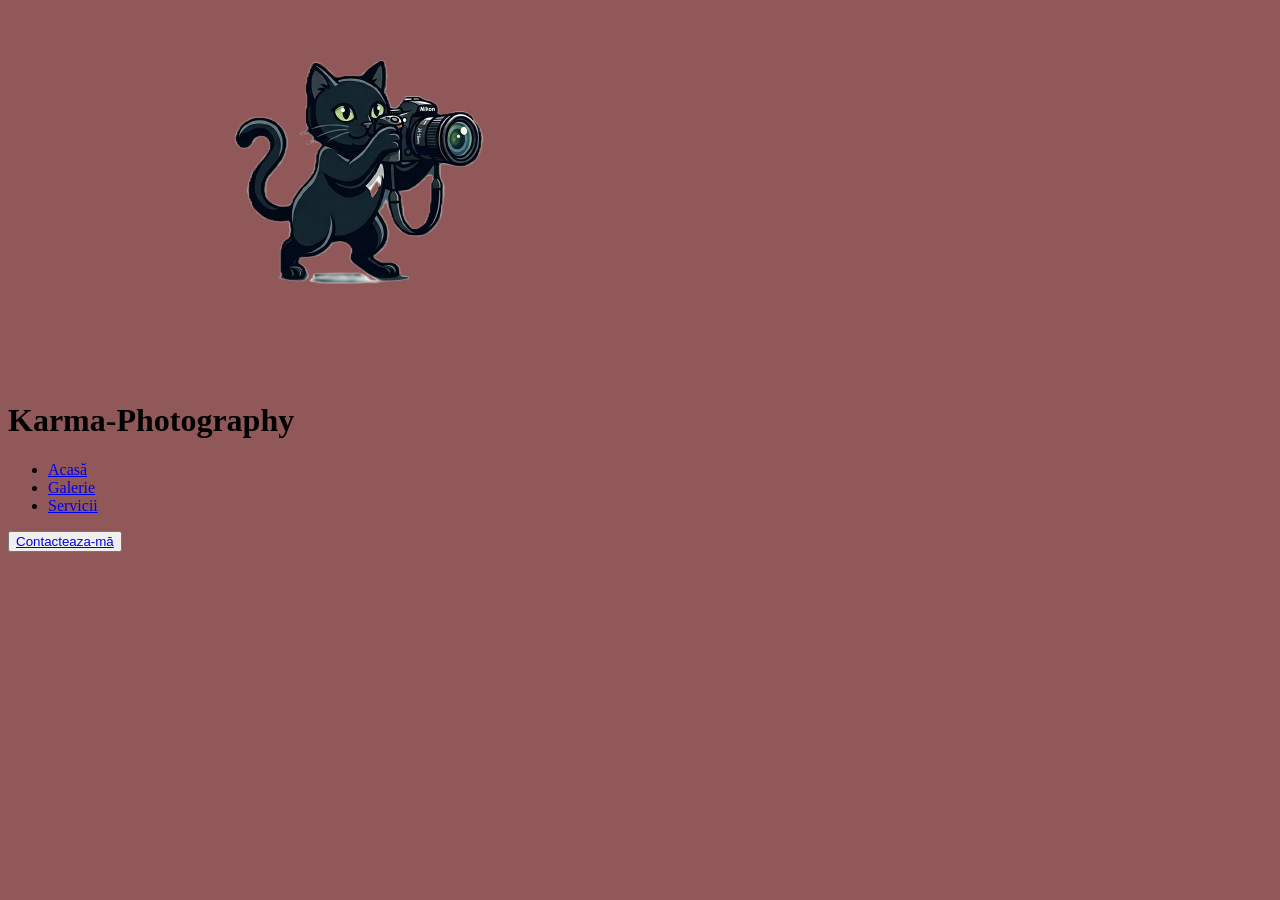
==== galerie.html @ debf5ec3 "creat main section din pagina de index" ====
<!DOCTYPE html>
<html lang="en">
<head>
    <meta charset="UTF-8">
    <meta name="viewport" content="width=device-width, initial-scale=1.0">
    <link rel="stylesheet" href="assets/css/style.css">
    <link rel="stylesheet" href="assets/css/responsive.css">
    <title>Galerie</title>
</head>
<body>
    <header>
        <div class="logo-container">
            <img src="assets/images/logo.png" alt="Logo" class="logo">
            <h1>Karma-Photography</h1>
        </div>
        <nav>
            <ul>
                <li><a href="index.html">Acasă</a></li>
                <li><a href="galerie.html">Galerie</a></li>
                <li><a href="servicii.html">Servicii</a></li>
            </ul>
        </nav>
        <button><a href="servicii.html">Contacteaza-mă</a></button>
    </header>
    <main>

    </main>
    <footer>

    </footer>
</body>
</html>
---- assets/css/style.css ----
body {
    background-color: #905858;
}
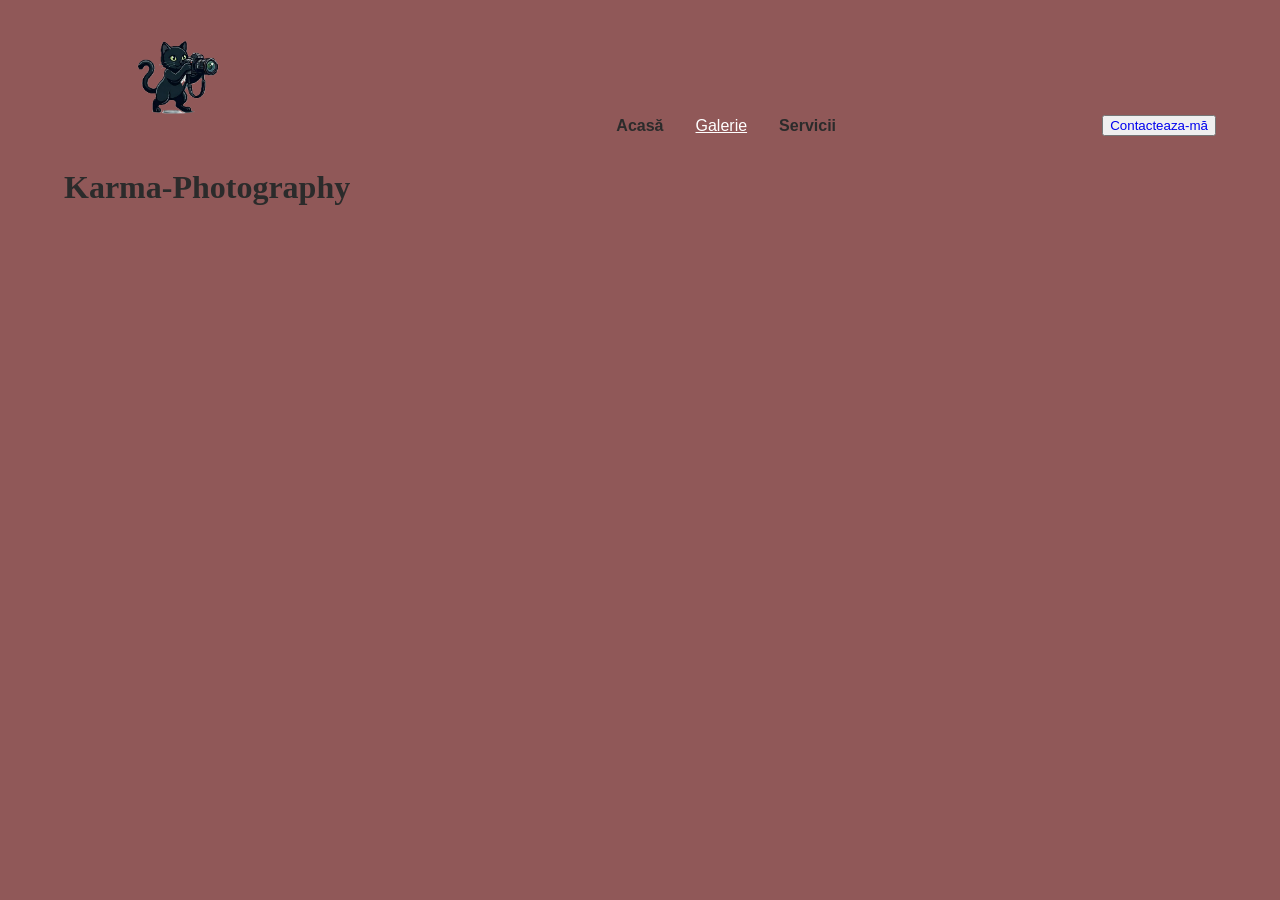
==== commit cbcea0a7: "completat la celelalte pagini stilizarea linkurilor + adaugat in responsive, view-urile pentru care " ====
--- a/galerie.html
+++ b/galerie.html
@@ -5,6 +5,7 @@
     <meta name="viewport" content="width=device-width, initial-scale=1.0">
     <link rel="stylesheet" href="assets/css/style.css">
     <link rel="stylesheet" href="assets/css/responsive.css">
+
     <title>Galerie</title>
 </head>
 <body>
@@ -14,9 +15,9 @@
             <h1>Karma-Photography</h1>
         </div>
         <nav>
-            <ul>
+            <ul class="lista-link">
                 <li><a href="index.html">Acasă</a></li>
-                <li><a href="galerie.html">Galerie</a></li>
+                <li><a href="galerie.html" id="active">Galerie</a></li>
                 <li><a href="servicii.html">Servicii</a></li>
             </ul>
         </nav>
--- a/assets/css/style.css
+++ b/assets/css/style.css
@@ -1,3 +1,81 @@
+:root{
+    --bg-color: #905858;
+    --primary-brown: #5c4727;
+    --text-color: #2b2b2b;
+}
+
+.logo {
+    height: 120px; 
+    width: auto; 
+}
+
 body {
-    background-color: #905858;
+    background-color: var(--bg-color);
+    margin: 0;
+    padding: 0;
+    font-family: 'Montserrat', sans-serif;
+}
+
+h1, h2, h3 {
+    font-family: 'Playfair Display', serif;
+    color: var(--text-color);
+    text-align: center;
+}
+
+a {
+    text-decoration: none;
+}
+
+header {
+    display: flex;
+    justify-content: space-between;
+    align-items: center;
+    padding: 1.5rem 5%;
+    background-color: transparent;
+}
+
+
+.lista-link {
+    display: flex;
+    flex-direction: row; 
+    gap: 2rem; 
+    list-style: none; 
+    margin: 0;
+    padding: 0;
+}
+
+#active {
+    color: white;
+    text-decoration: underline;
+    cursor: default;
+    pointer-events: none; 
+}
+
+.lista-link a:not(#active) {
+    color: #2b2b2b; 
+    font-weight: 600; 
+    transition: all 0.3s ease;
+}
+
+.lista-link a:not(#active):hover {
+    color: white;
+    text-decoration: underline;
+}
+
+.contact-button {
+    background-color: var(--bg-color);
+    color: black;
+    border: none;
+    padding: 0.75rem 1.5rem;
+    font-size: 1rem;
+    border-radius: 5px;
+    cursor: pointer;
+    transition: all 0.3s ease;
+}
+
+.contact-button:hover {
+    background-color: white;
+    box-shadow: 0px 8px 15px rgba(0, 0, 0, 0.2);
+    transition: all 0.3s ease;
+    transform: scale(1.05);
 }
--- a/assets/css/responsive.css
+++ b/assets/css/responsive.css
@@ -0,0 +1,12 @@
+@media screen and (max-width: 1024px) {
+    
+}
+@media screen and (max-width: 768px) {
+    
+}
+@media screen and (max-width: 480px) {
+    
+}
+@media screen and (max-width: 320px) {
+    
+}
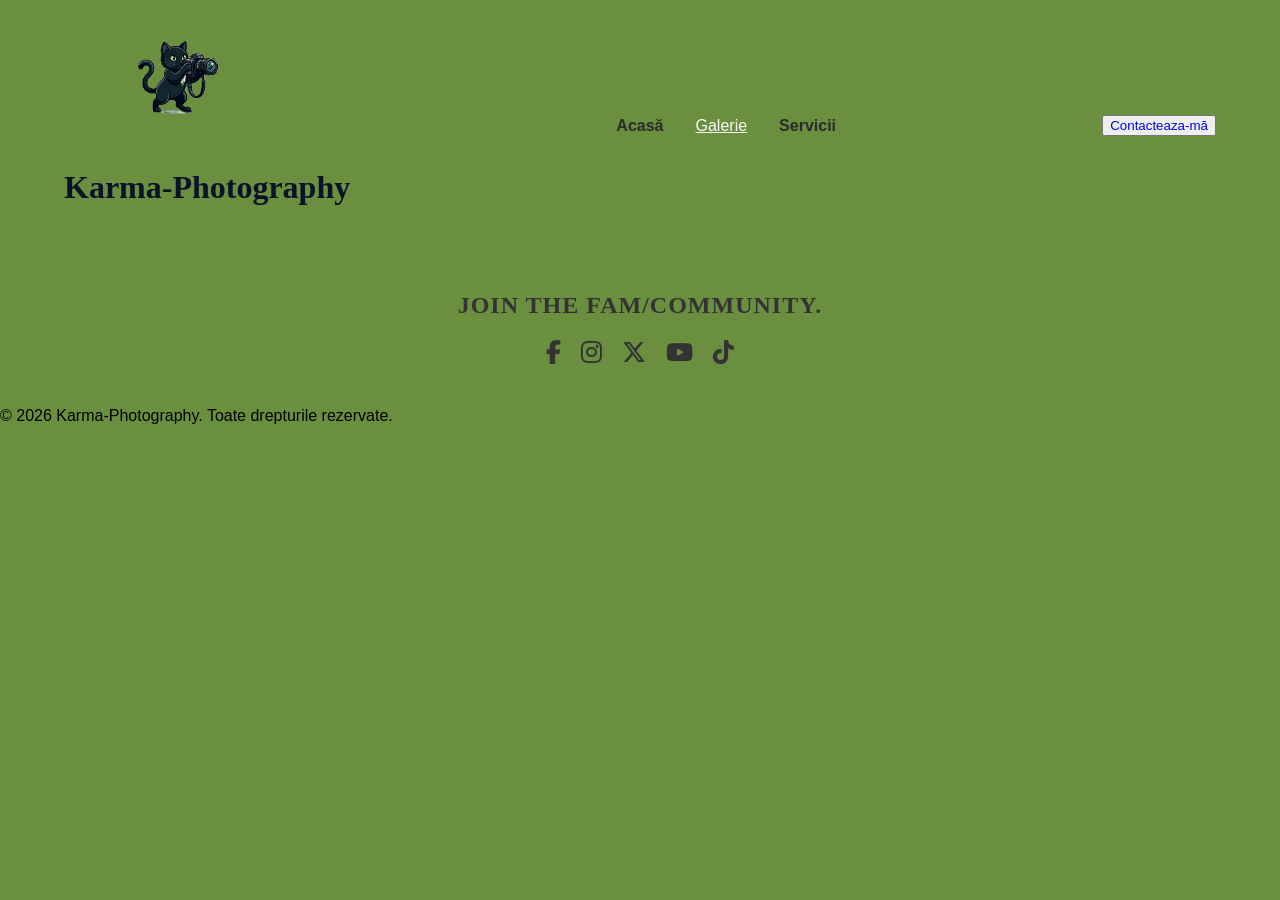
==== commit 0db58d39: "butoane social media + schimbat paleta culori" ====
--- a/galerie.html
+++ b/galerie.html
@@ -4,6 +4,7 @@
     <meta charset="UTF-8">
     <meta name="viewport" content="width=device-width, initial-scale=1.0">
     <link rel="stylesheet" href="assets/css/style.css">
+    <link rel="stylesheet" href="https://cdnjs.cloudflare.com/ajax/libs/font-awesome/6.5.1/css/all.min.css">
     <link rel="stylesheet" href="assets/css/responsive.css">
 
     <title>Galerie</title>
@@ -27,7 +28,31 @@
 
     </main>
     <footer>
-
+        <div class="follow">
+        <h3>Join the fam/community.</h3>
+        <div class="social-icons">
+            <a href="https://facebook.com/profilul_tau" target="_blank" rel="noopener noreferrer" class="icon-link facebook">
+                <i class="fab fa-facebook-f"></i>
+            </a>
+            
+            <a href="https://instagram.com/profilul_tau" target="_blank" rel="noopener noreferrer" class="icon-link instagram">
+                <i class="fab fa-instagram"></i>
+            </a>
+            
+            <a href="https://twitter.com/profilul_tau" target="_blank" rel="noopener noreferrer" class="icon-link twitter">
+                <i class="fab fa-x-twitter"></i>
+            </a>
+            
+            <a href="https://youtube.com/canalul_tau" target="_blank" rel="noopener noreferrer" class="icon-link youtube">
+                <i class="fab fa-youtube"></i>
+            </a>
+            
+            <a href="https://tiktok.com/@profilul_tau" target="_blank" rel="noopener noreferrer" class="icon-link tiktok">
+                <i class="fab fa-tiktok"></i>
+            </a>
+        </div>
+    </div>    
+            <p>&copy; 2026 Karma-Photography. Toate drepturile rezervate.</p>
     </footer>
 </body>
 </html>
--- a/assets/css/style.css
+++ b/assets/css/style.css
@@ -1,7 +1,7 @@
 :root{
-    --bg-color: #905858;
-    --primary-brown: #5c4727;
-    --text-color: #2b2b2b;
+    --bg-color:#698f3fff;
+    --primary-brown: #804e49ff;;
+    --text-color: #0a122aff;
 }
 
 .logo {
@@ -45,7 +45,7 @@
 }
 
 #active {
-    color: white;
+    color: #fbfaf8ff;
     text-decoration: underline;
     cursor: default;
     pointer-events: none; 
@@ -58,7 +58,7 @@
 }
 
 .lista-link a:not(#active):hover {
-    color: white;
+    color: #fbfaf8ff;
     text-decoration: underline;
 }
 
@@ -74,8 +74,36 @@
 }
 
 .contact-button:hover {
-    background-color: white;
+    background-color: #fbfaf8ff;
     box-shadow: 0px 8px 15px rgba(0, 0, 0, 0.2);
     transition: all 0.3s ease;
     transform: scale(1.05);
-}+}
+/*Footer*/
+
+.follow {
+    text-align: center;
+    font-family: 'Segoe UI', Tahoma, Geneva, Verdana, sans-serif;
+    margin: 40px auto;
+}
+
+.follow h3 {
+    font-size: 1.5rem;
+    color: #333;
+    margin-bottom: 20px;
+    text-transform: uppercase;
+    letter-spacing: 1px;
+}
+.follow .social-icons {
+    display: flex;
+    justify-content: center;
+    gap: 20px;
+}
+.follow .social-icons a {
+    color: #333;
+    font-size: 1.5rem;
+    transition: color 0.3s ease;
+}
+.follow .social-icons a:hover {
+    color: #fbfaf8ff;
+}
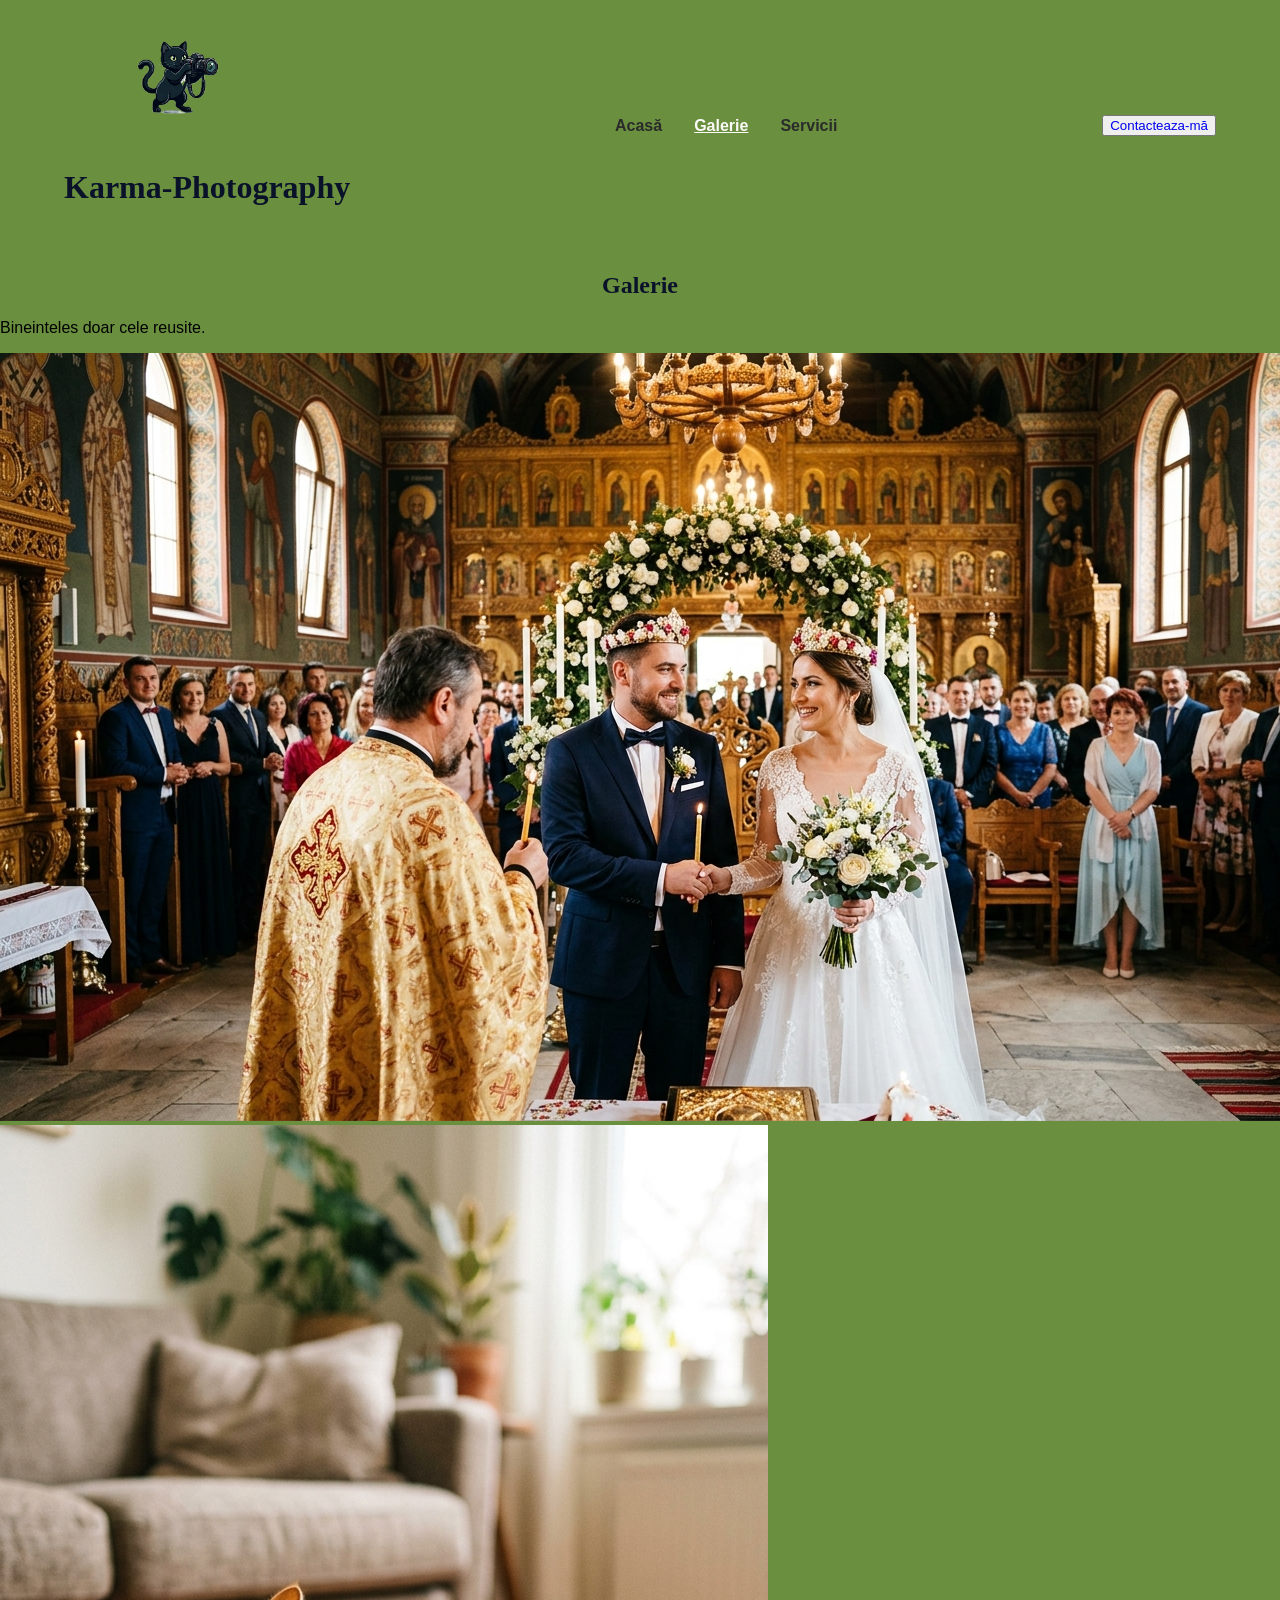
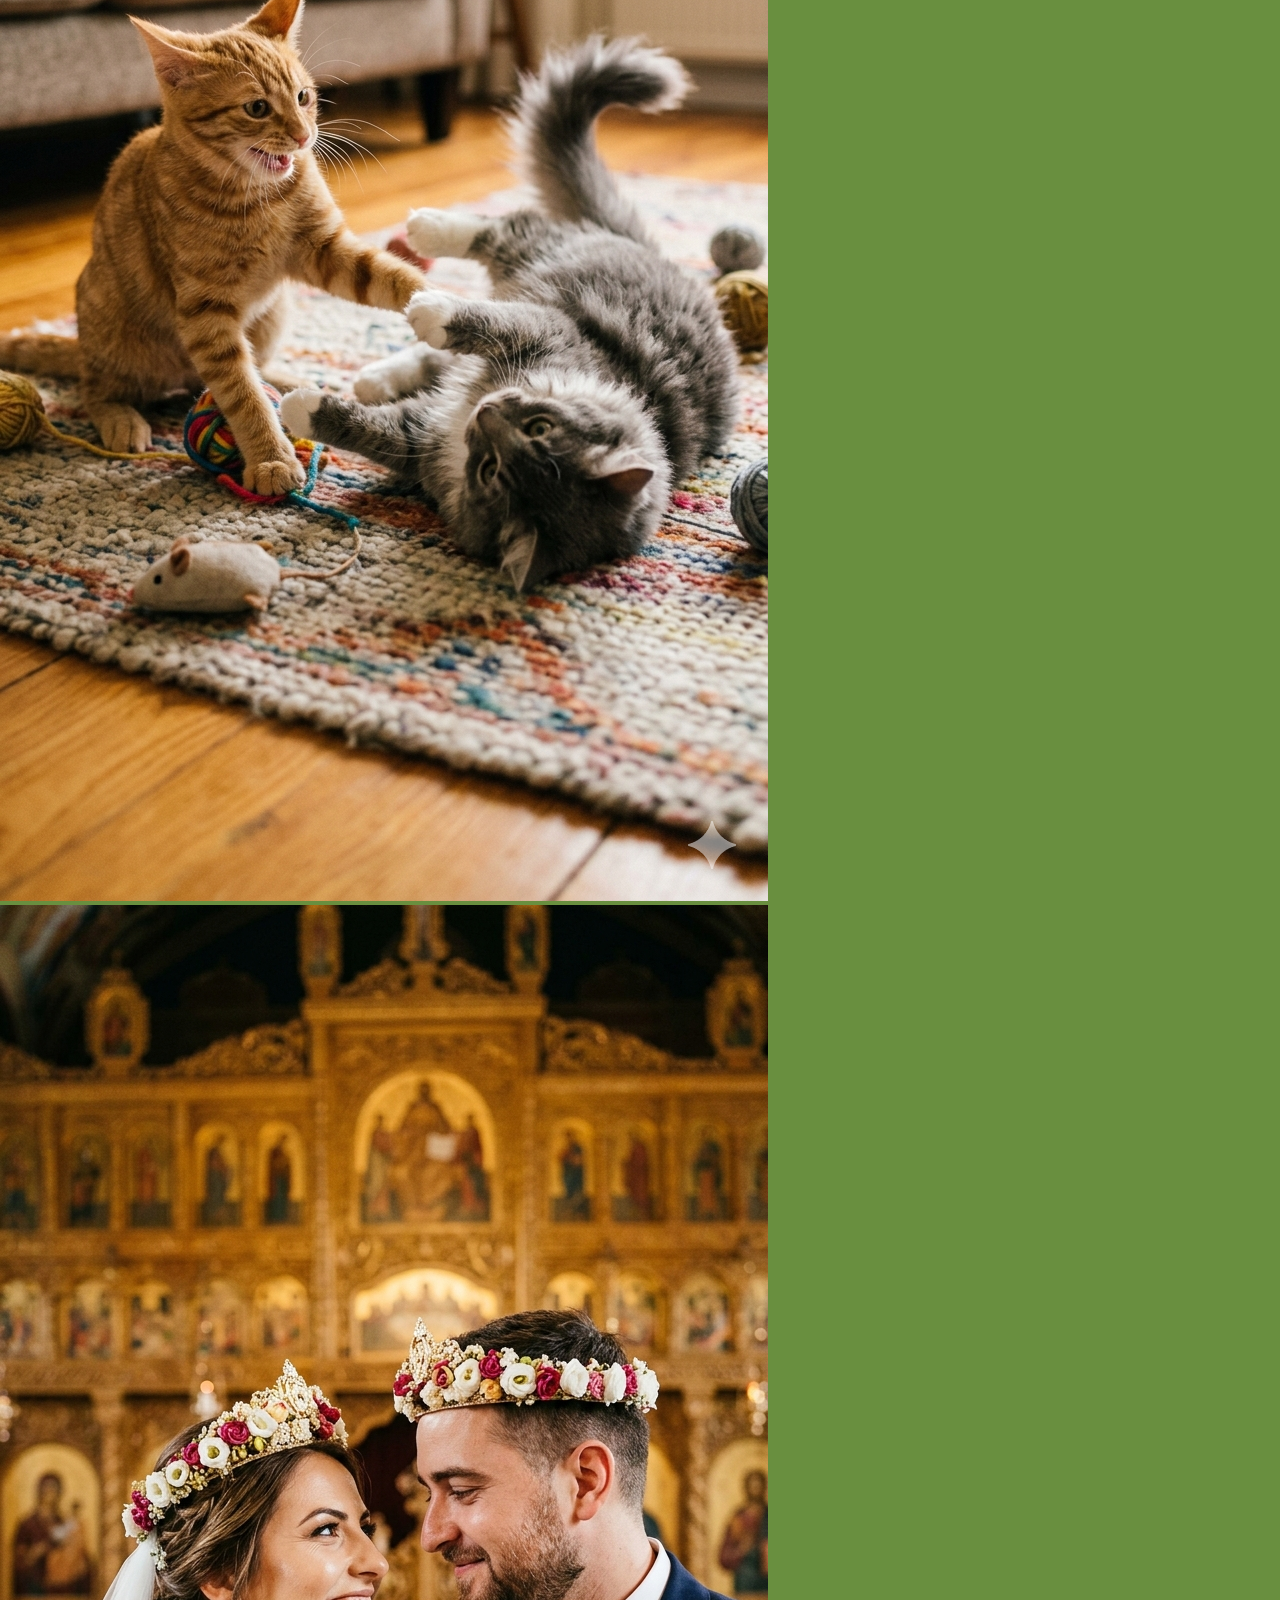
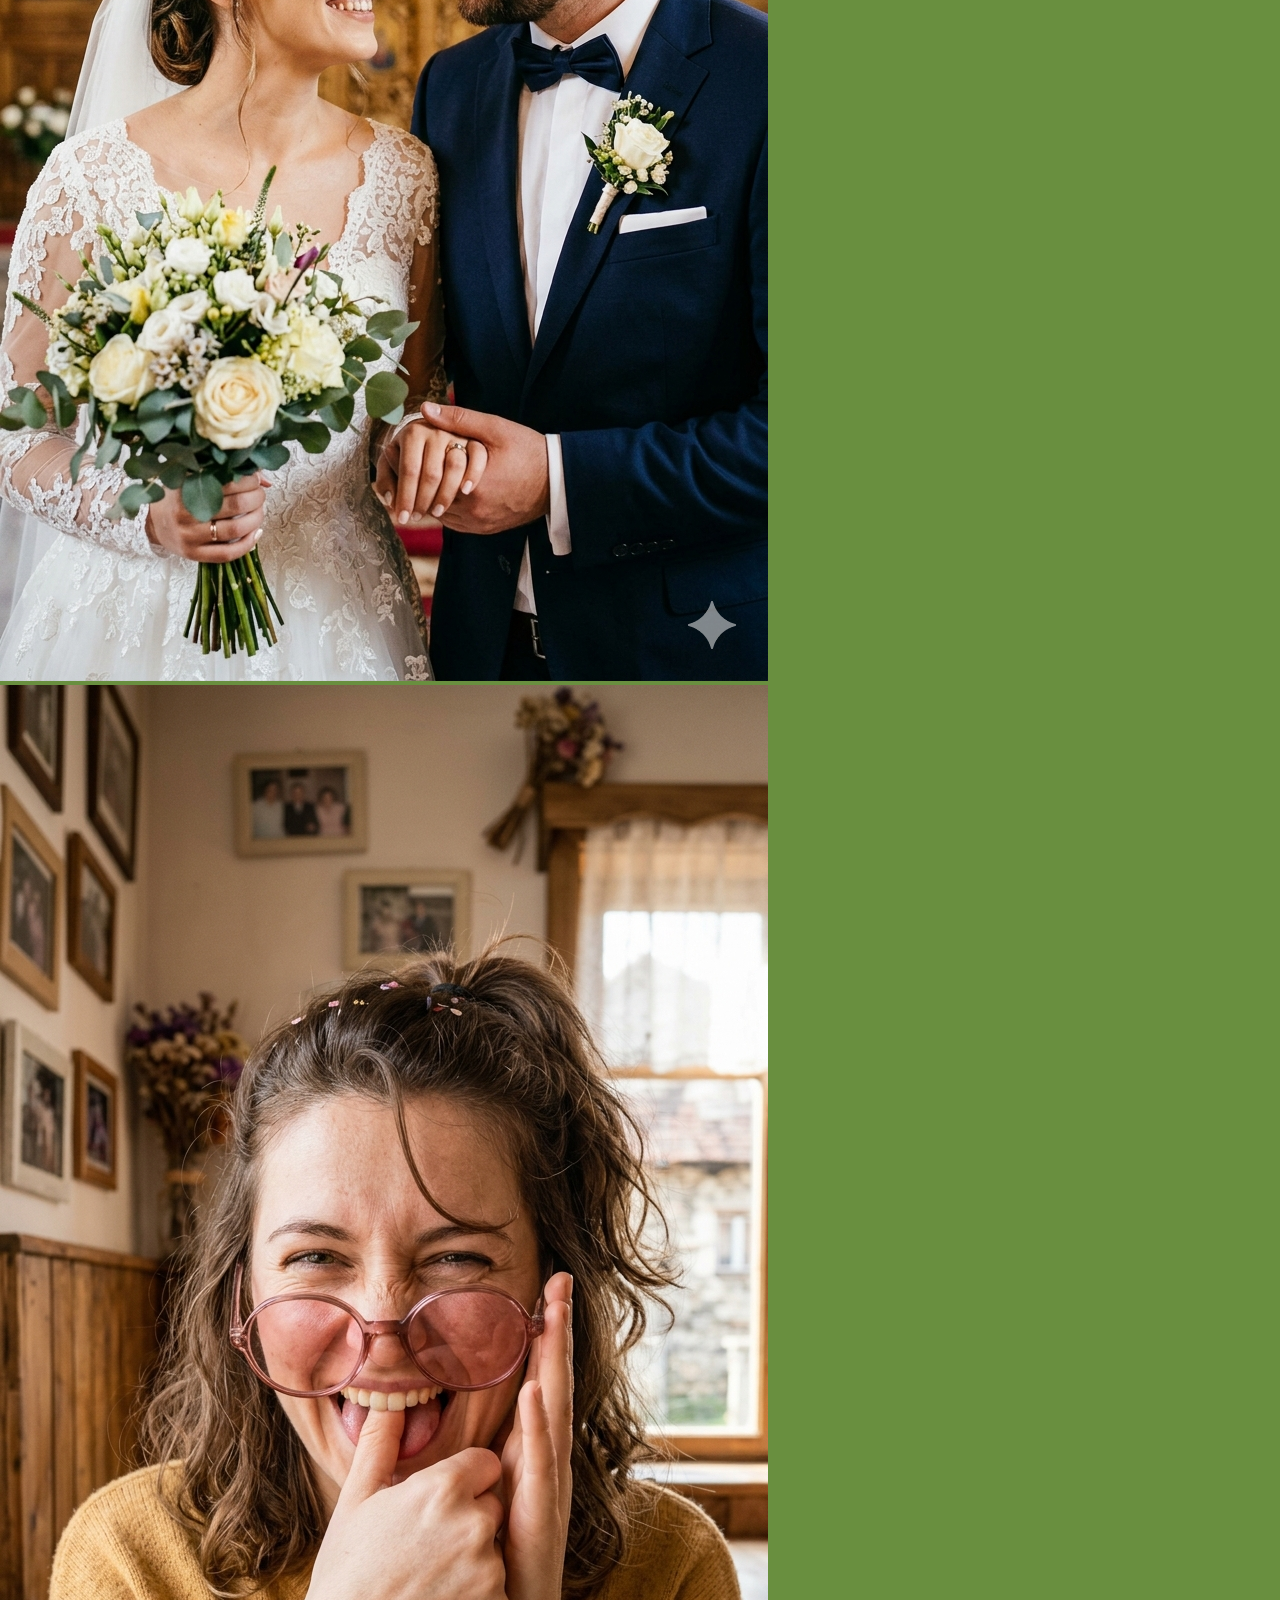
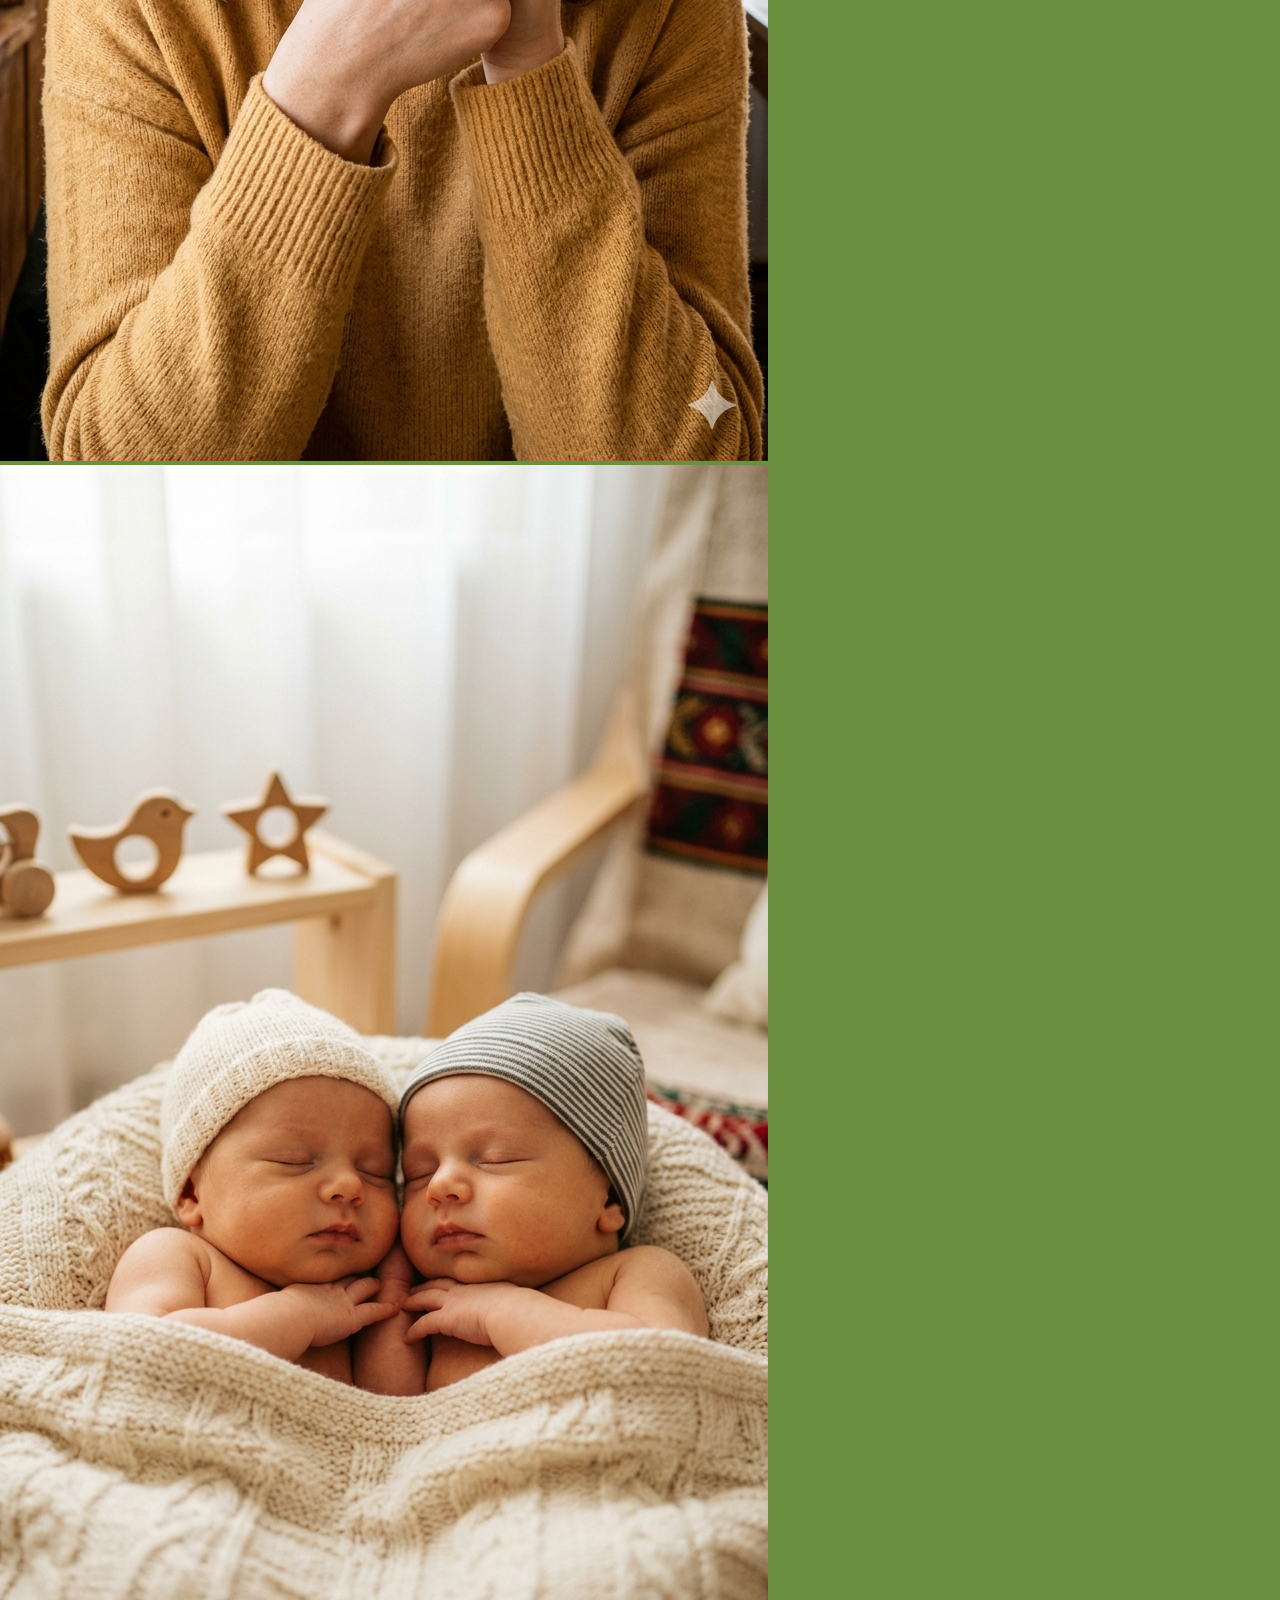
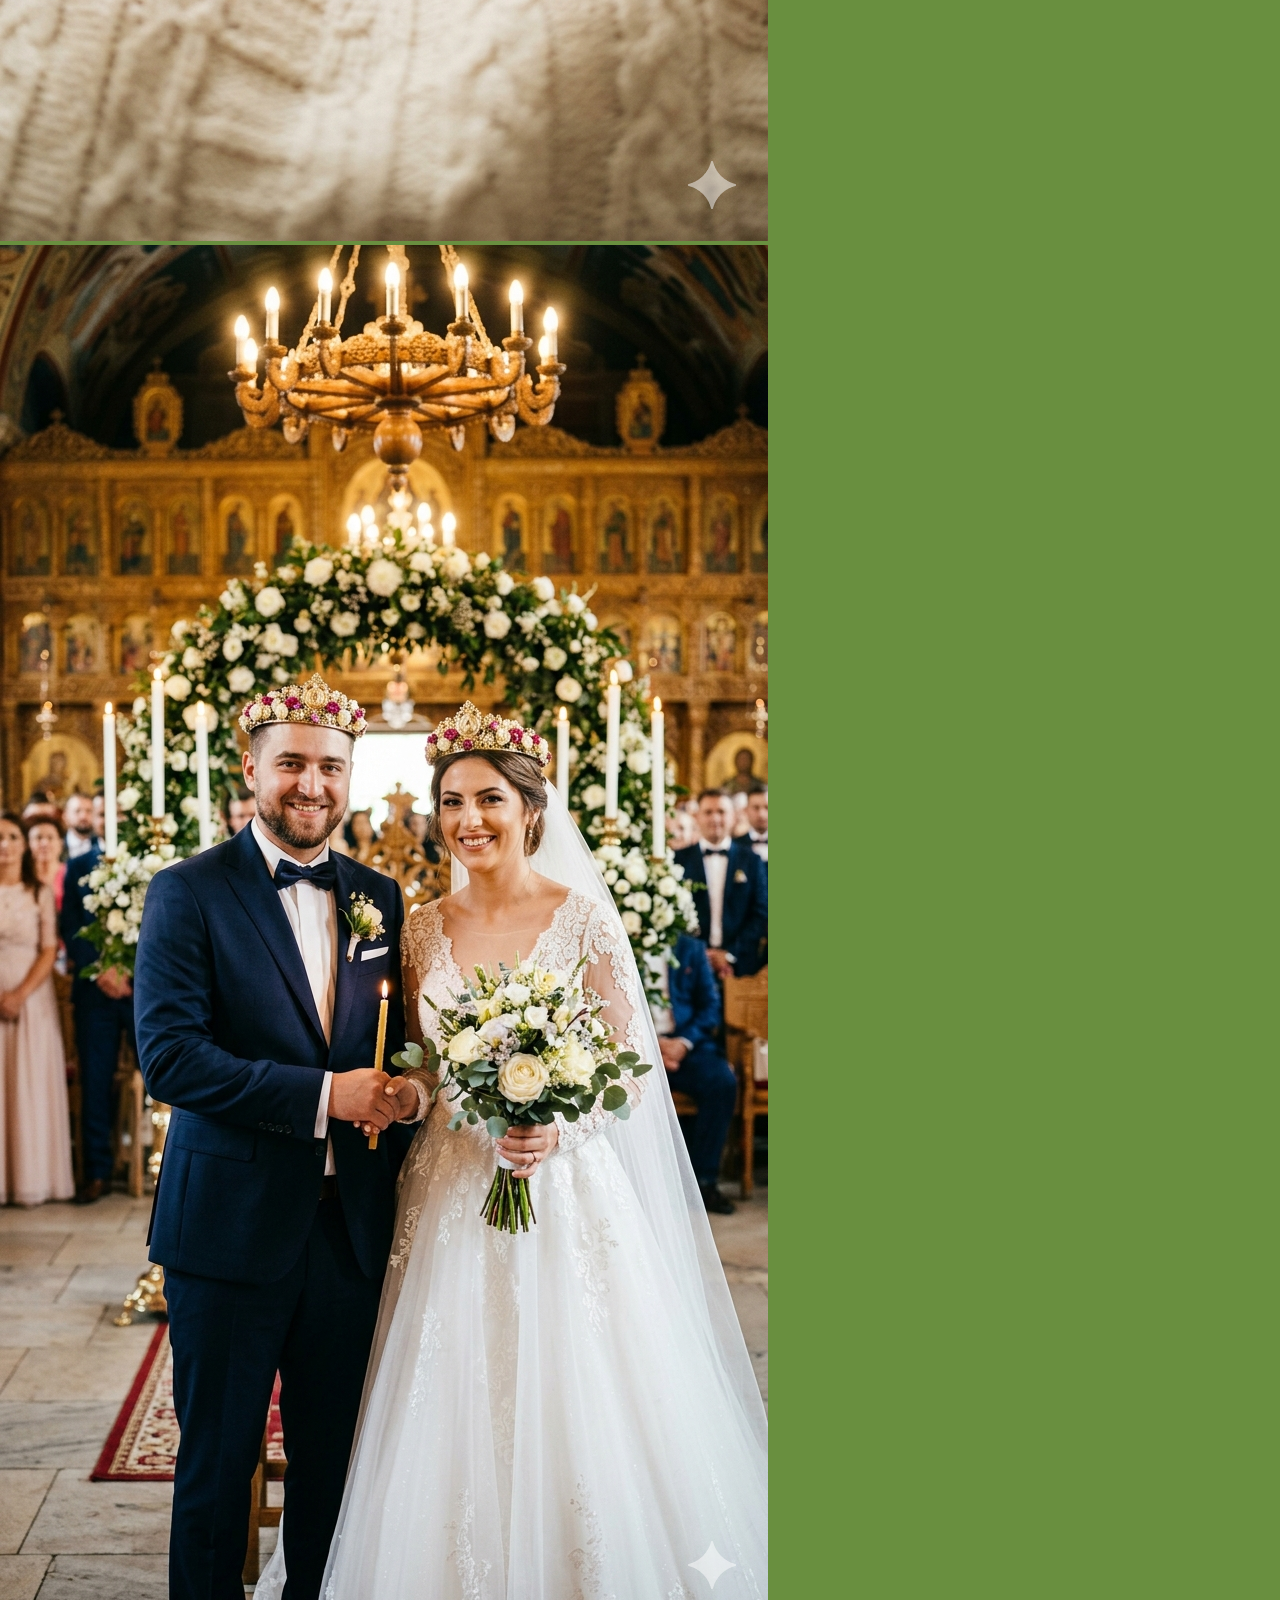
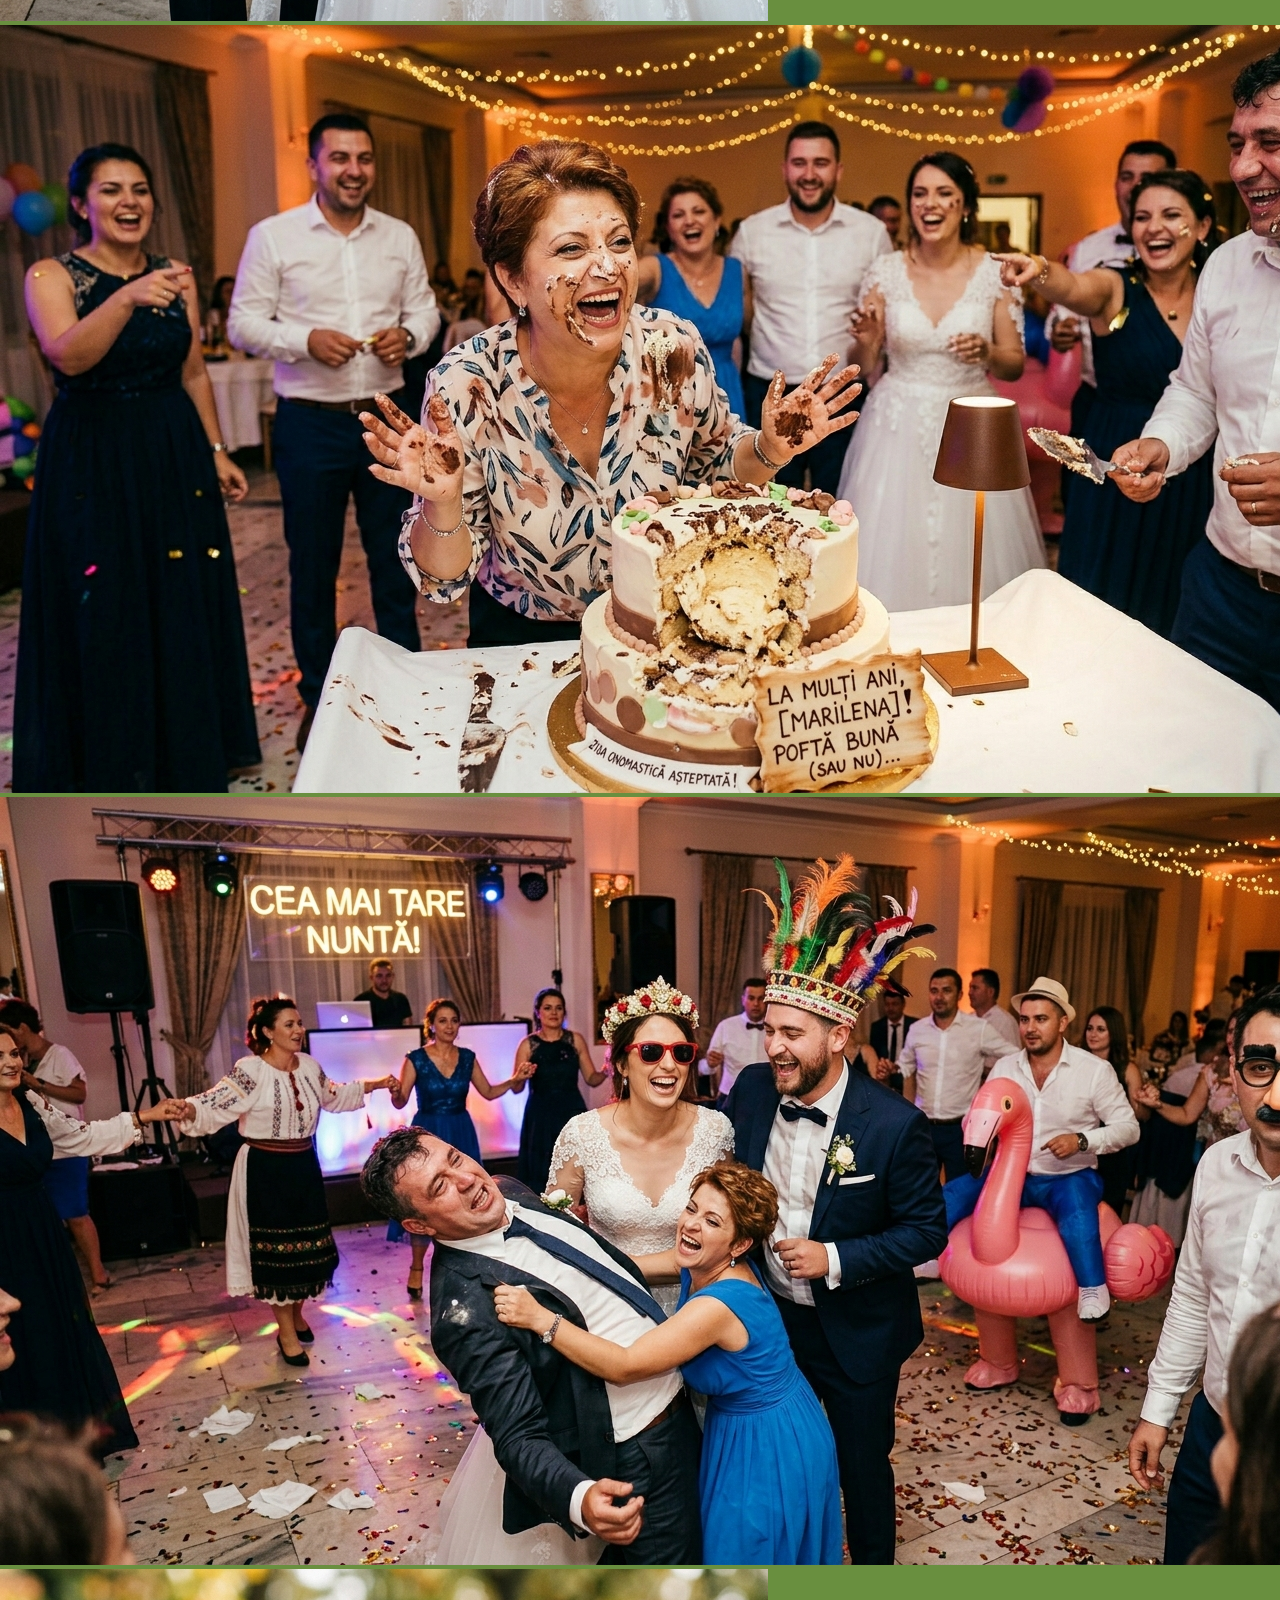
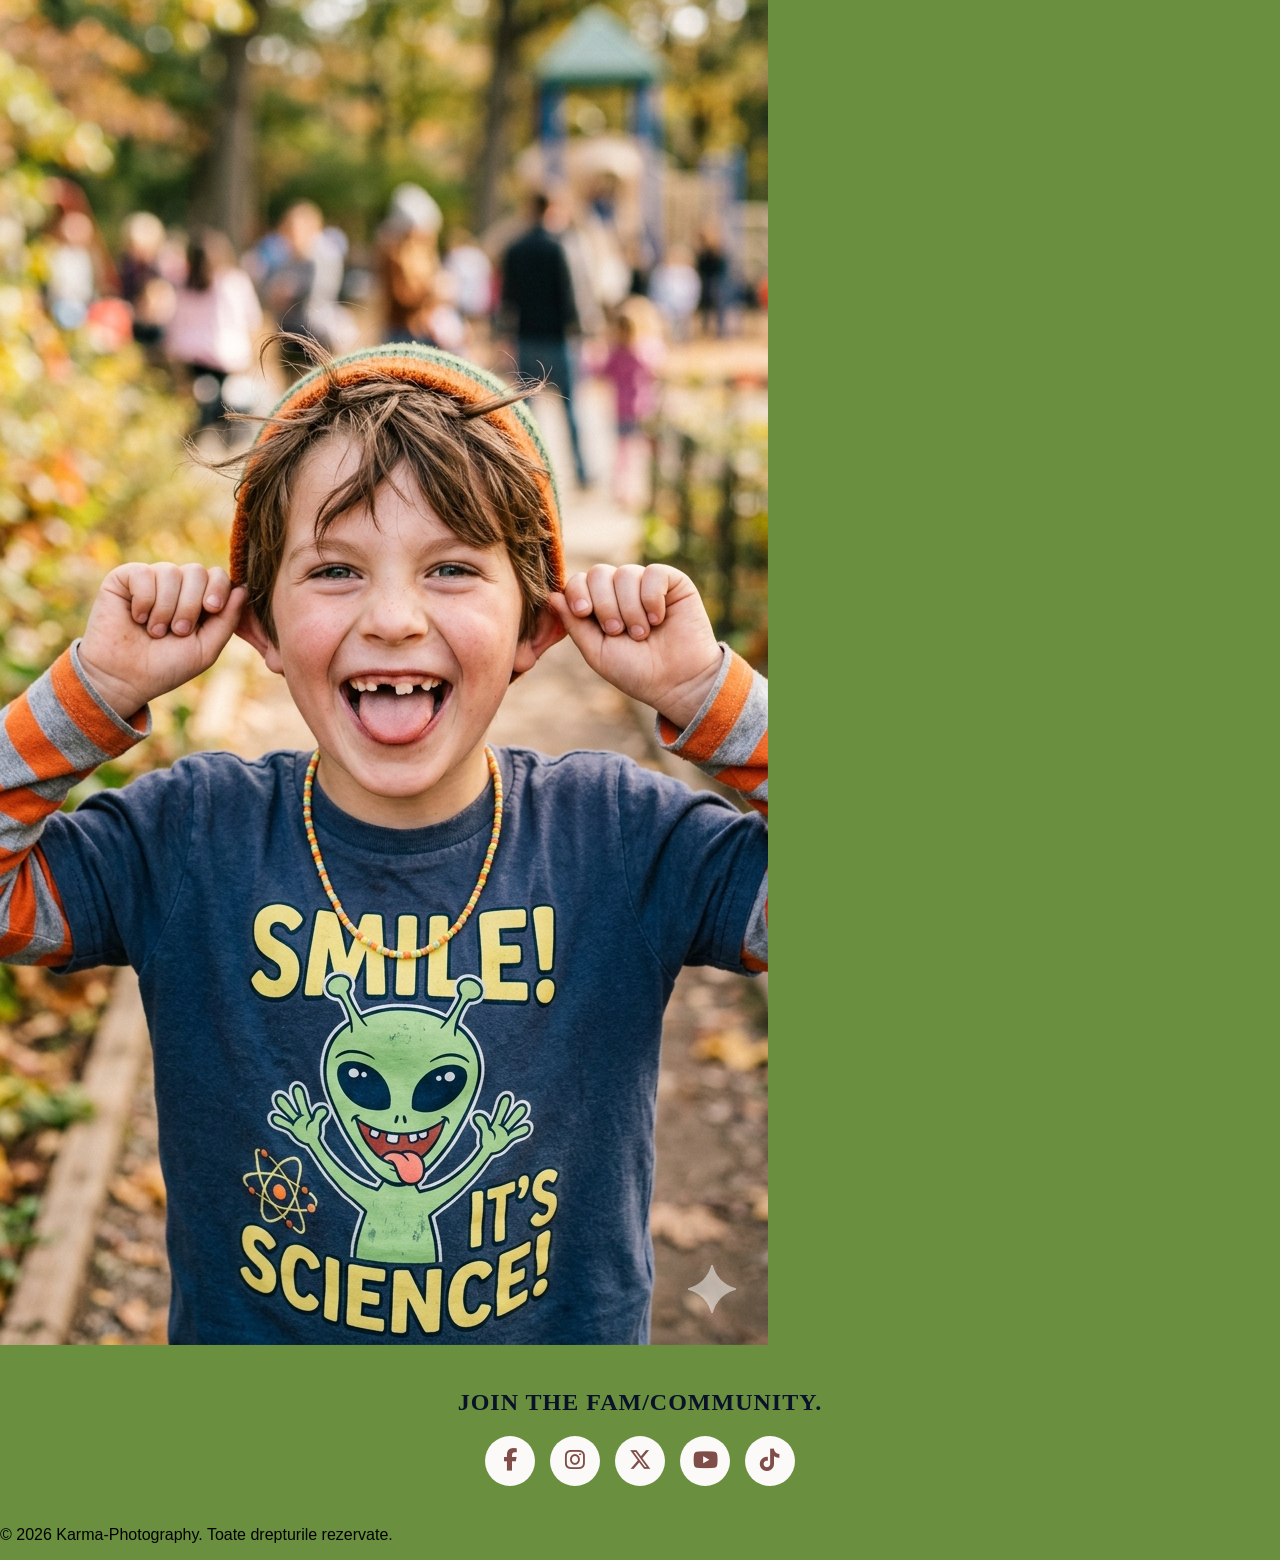
==== commit 48e23c39: "adaugat imagini pentru galerie si modificat galerie.html pentru a le include" ====
--- a/galerie.html
+++ b/galerie.html
@@ -25,6 +25,21 @@
         <button><a href="servicii.html">Contacteaza-mă</a></button>
     </header>
     <main>
+        <h2>Galerie</h2>
+        <p>Bineinteles doar cele reusite.</p>
+        <section>
+            <div>
+                <img src="assets/images/galerie1.png" alt="Gallery Image 1">
+                <img src="assets/images/galerie2.png" alt="Gallery Image 2">
+                <img src="assets/images/galerie3.png" alt="Gallery Image 3">
+                <img src="assets/images/galerie4.png" alt="Gallery Image 4">
+                <img src="assets/images/galerie5.png" alt="Gallery Image 5">
+                <img src="assets/images/galerie6.png" alt="Gallery Image 6">
+                <img src="assets/images/galerie7.png" alt="Gallery Image 7">
+                <img src="assets/images/galerie8.png" alt="Gallery Image 8">
+                <img src="assets/images/galerie9.png" alt="Gallery Image 9">
+            </div>
+        </section>
 
     </main>
     <footer>
--- a/assets/css/style.css
+++ b/assets/css/style.css
@@ -49,6 +49,7 @@
     text-decoration: underline;
     cursor: default;
     pointer-events: none; 
+    font-weight: bold;
 }
 
 .lista-link a:not(#active) {
@@ -83,27 +84,64 @@
 
 .follow {
     text-align: center;
-    font-family: 'Segoe UI', Tahoma, Geneva, Verdana, sans-serif;
     margin: 40px auto;
 }
 
 .follow h3 {
     font-size: 1.5rem;
-    color: #333;
+    color: #0a122aff;
     margin-bottom: 20px;
     text-transform: uppercase;
     letter-spacing: 1px;
 }
-.follow .social-icons {
+
+/* Zona cu icoane */
+.social-icons {
     display: flex;
     justify-content: center;
-    gap: 20px;
+    gap: 15px; /* Spatiul dintre icoane */
 }
-.follow .social-icons a {
-    color: #333;
-    font-size: 1.5rem;
-    transition: color 0.3s ease;
+
+/* Stilul general pentru fiecare cerc/icoana */
+.icon-link {
+    display: inline-flex;
+    align-items: center;
+    justify-content: center;
+    width: 50px;
+    height: 50px;
+    background-color:#fbfaf8ff;
+    color: #804e49ff;
+    border-radius: 50%; /* Rotunjeste butoanele */
+    text-decoration: none;
+    font-size: 1.4rem;
+    transition: all 0.3s ease; /* Efectul de tranzitie fina */
 }
-.follow .social-icons a:hover {
+
+/* Efectul de hover general (ridicare usoara) */
+.icon-link:hover {
+    transform: translateY(-5px);
     color: #fbfaf8ff;
 }
+
+/* Culorile oficiale de brand la hover */
+.icon-link.facebook:hover {
+    background-color: #1877F2;
+}
+
+.icon-link.instagram:hover {
+    /* Gradientul specific Instagram */
+    background: radial-gradient(circle at 30% 107%, #fdf497 0%, #fdf497 5%, #fd5949 45%, #d6249f 60%, #285AEB 90%);
+}
+
+.icon-link.twitter:hover {
+    background-color: #000000; 
+}
+
+.icon-link.youtube:hover {
+    background-color: #FF0000;
+}
+
+.icon-link.tiktok:hover {
+    background-color: #010101;
+    box-shadow: 2px 2px 0px #00f2fe, -2px -2px 0px #fe0979; 
+}
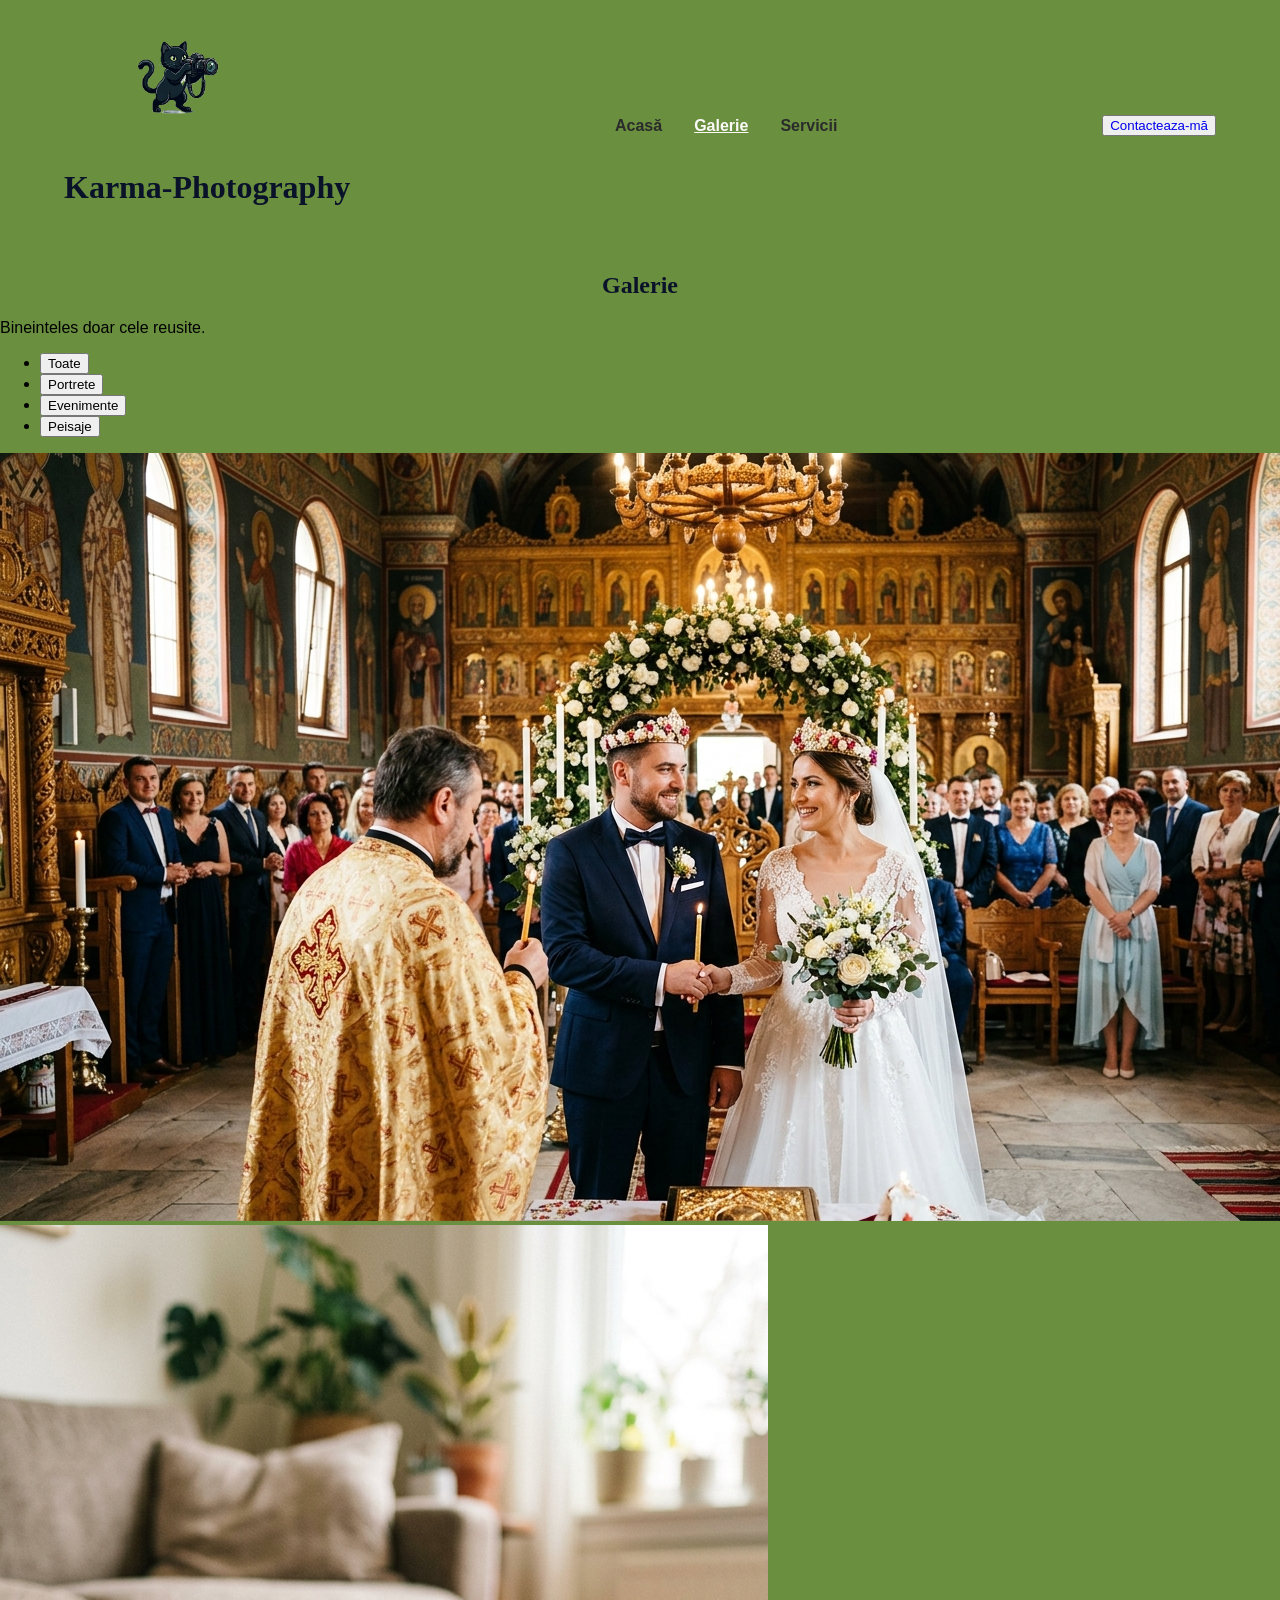
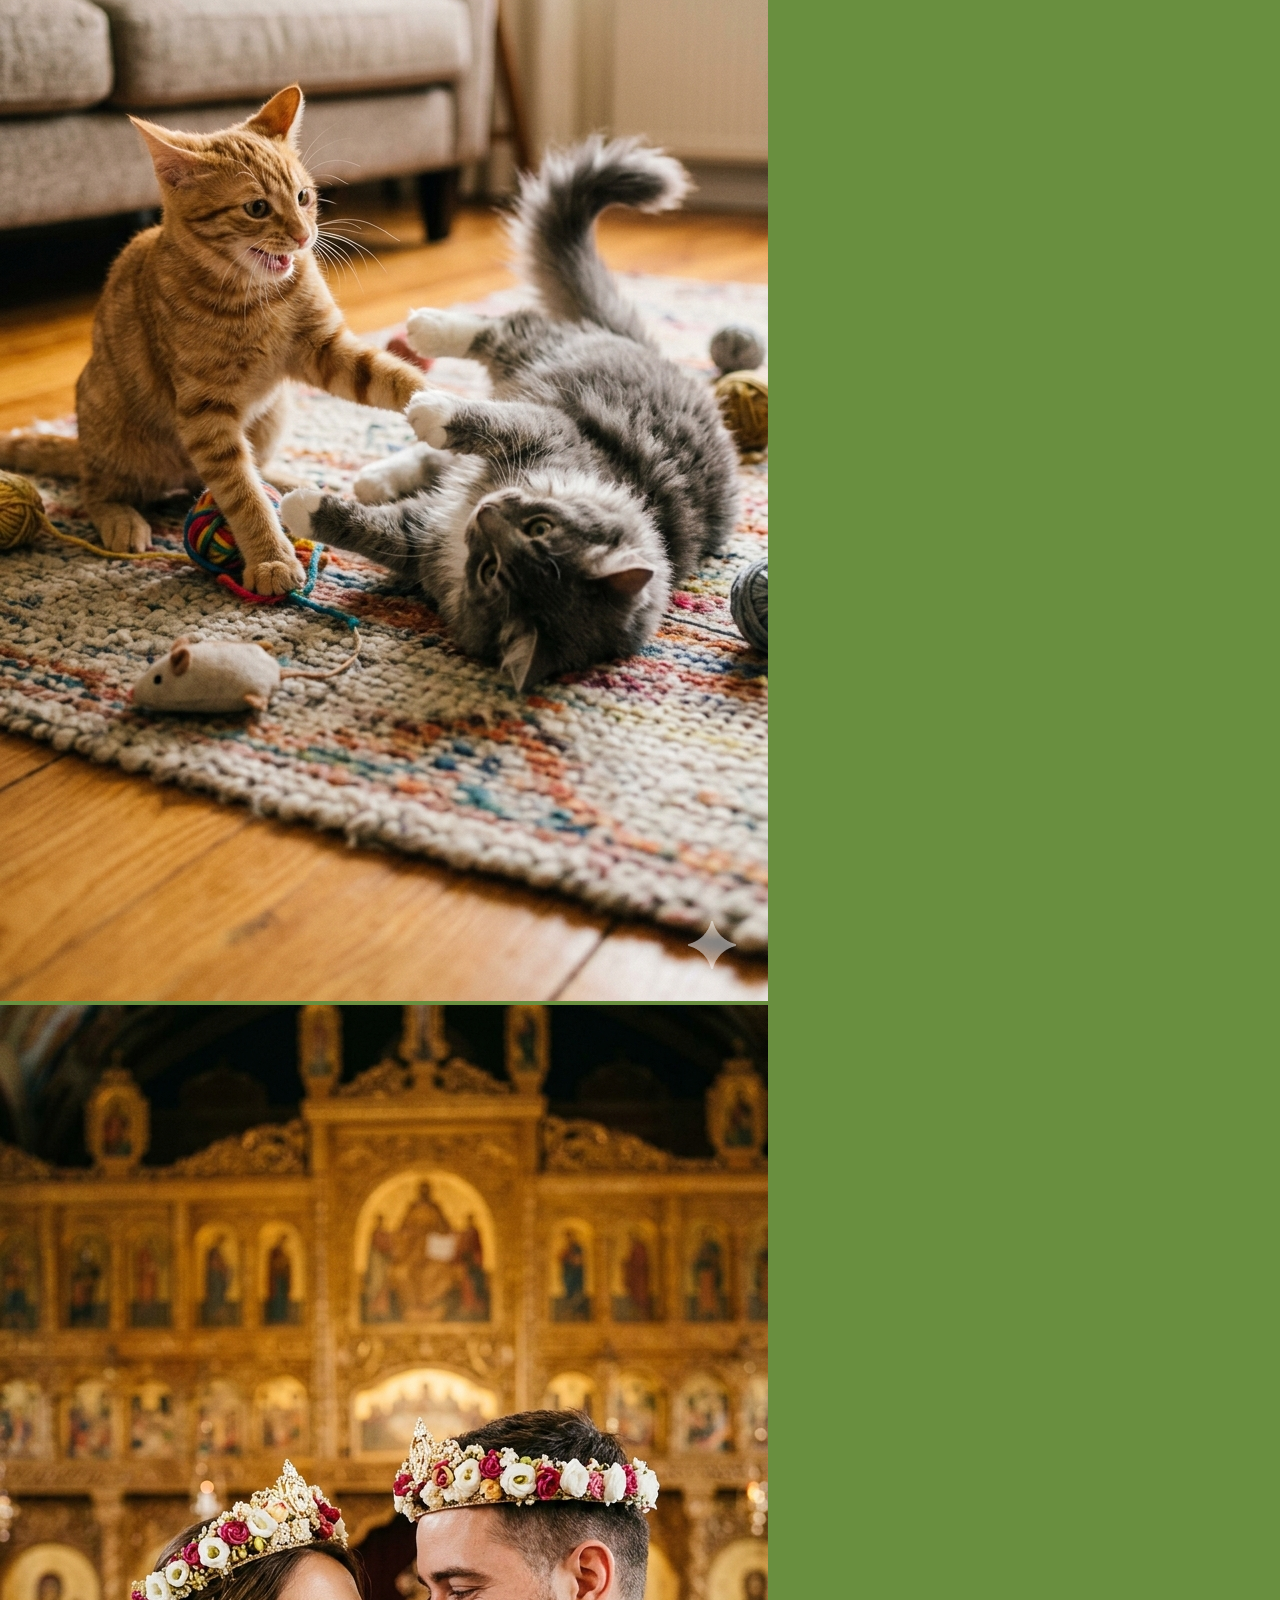
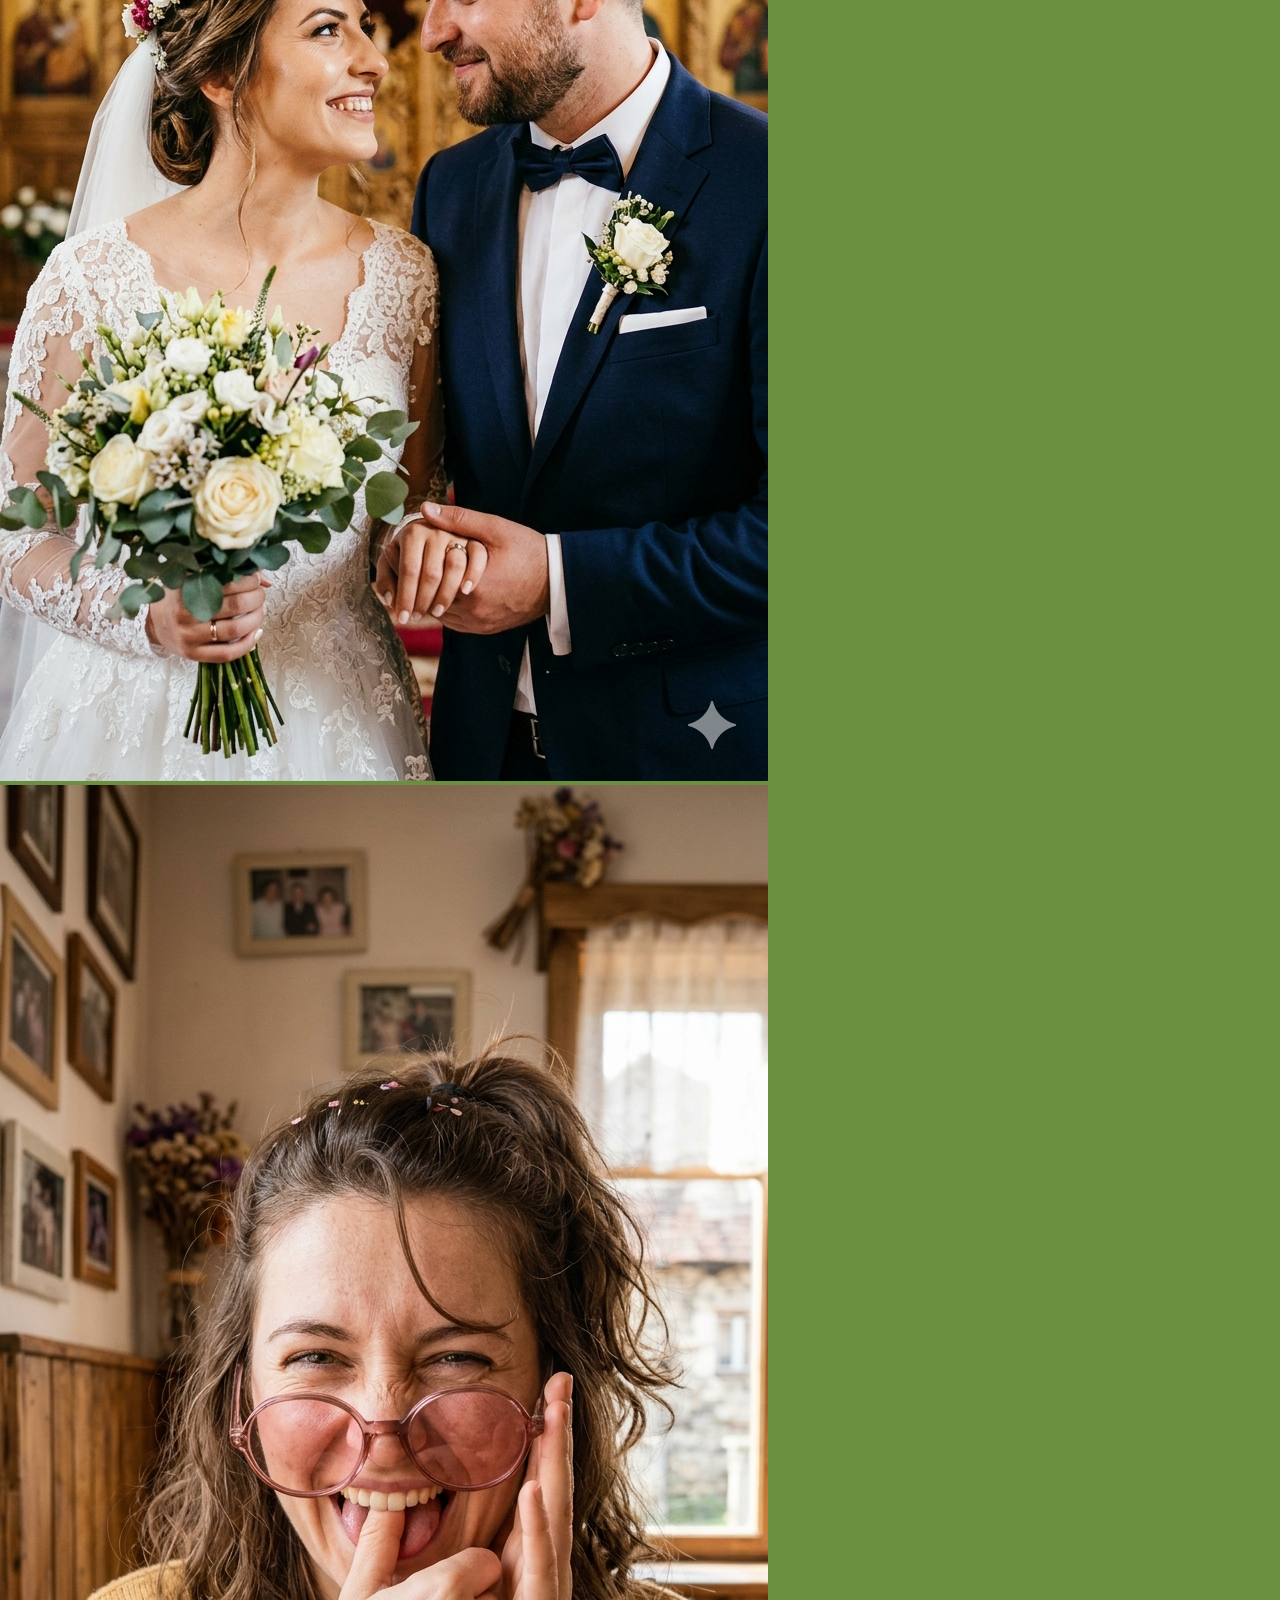
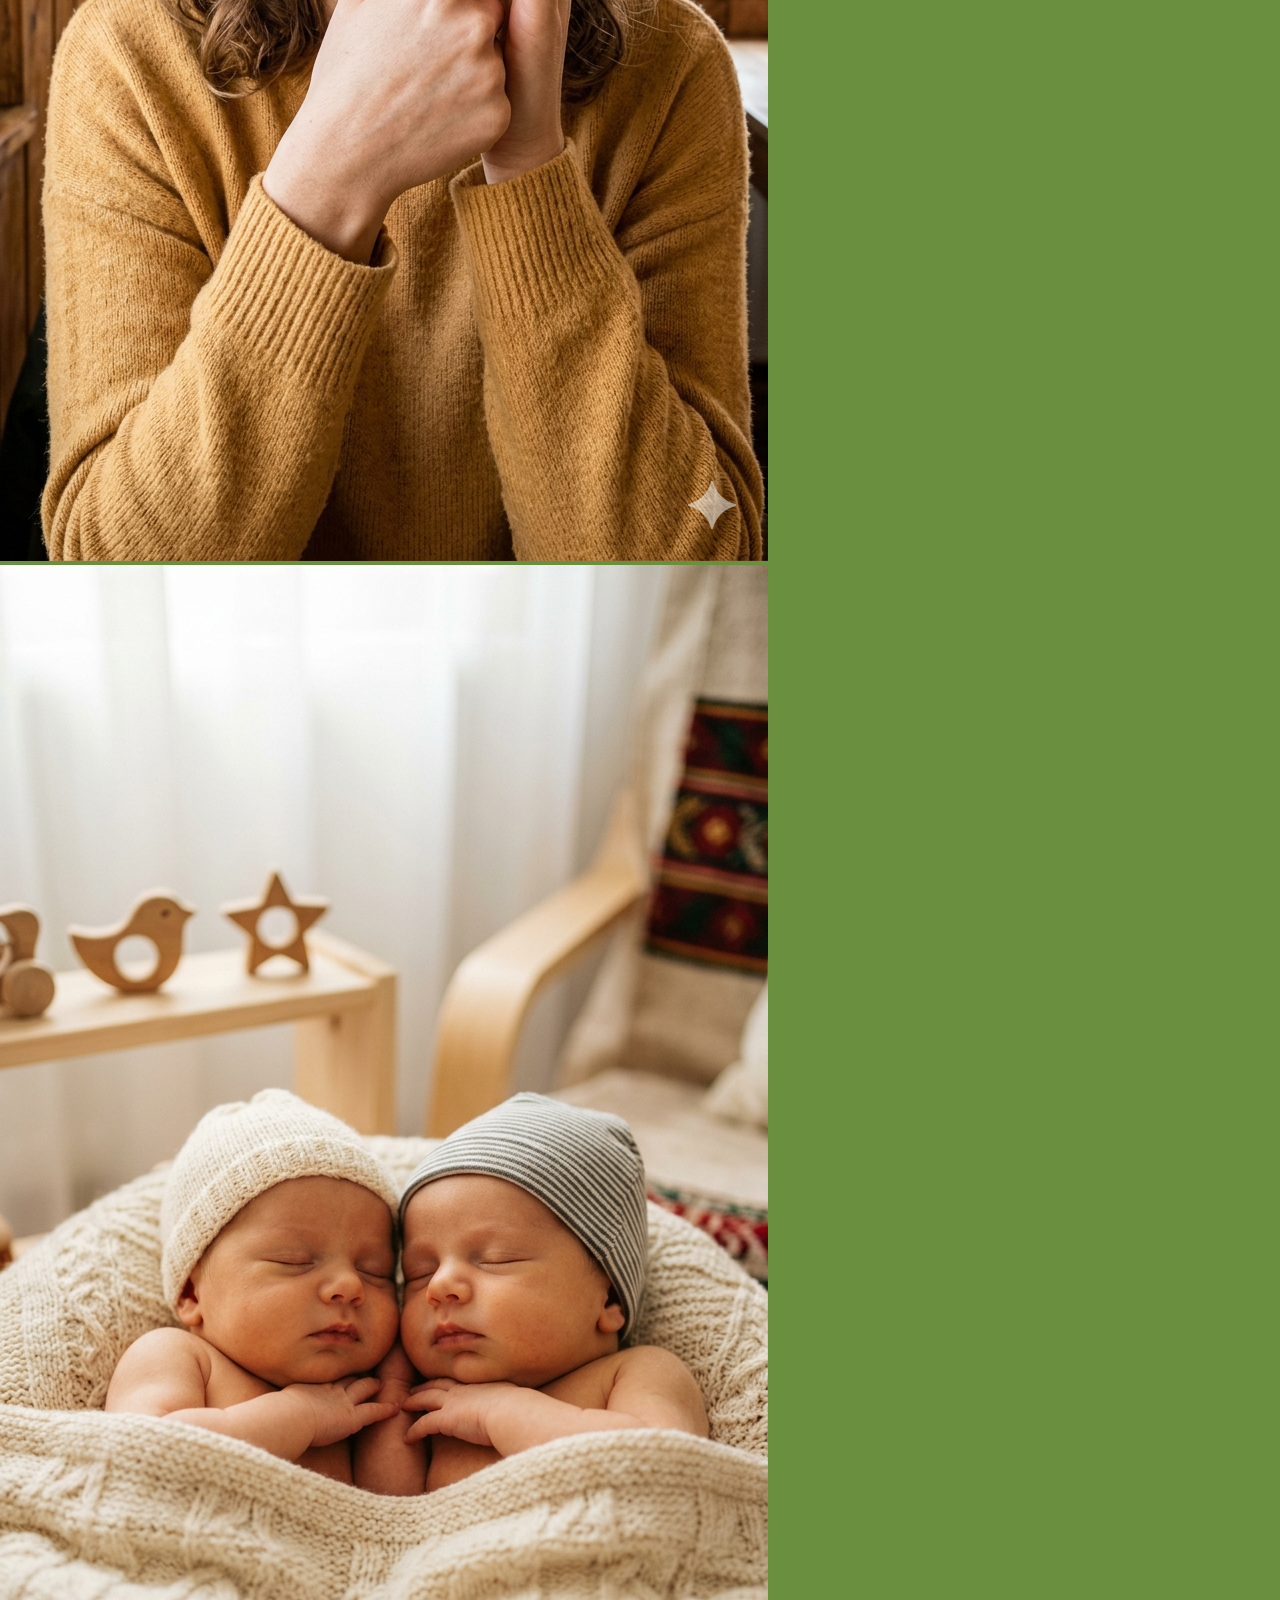
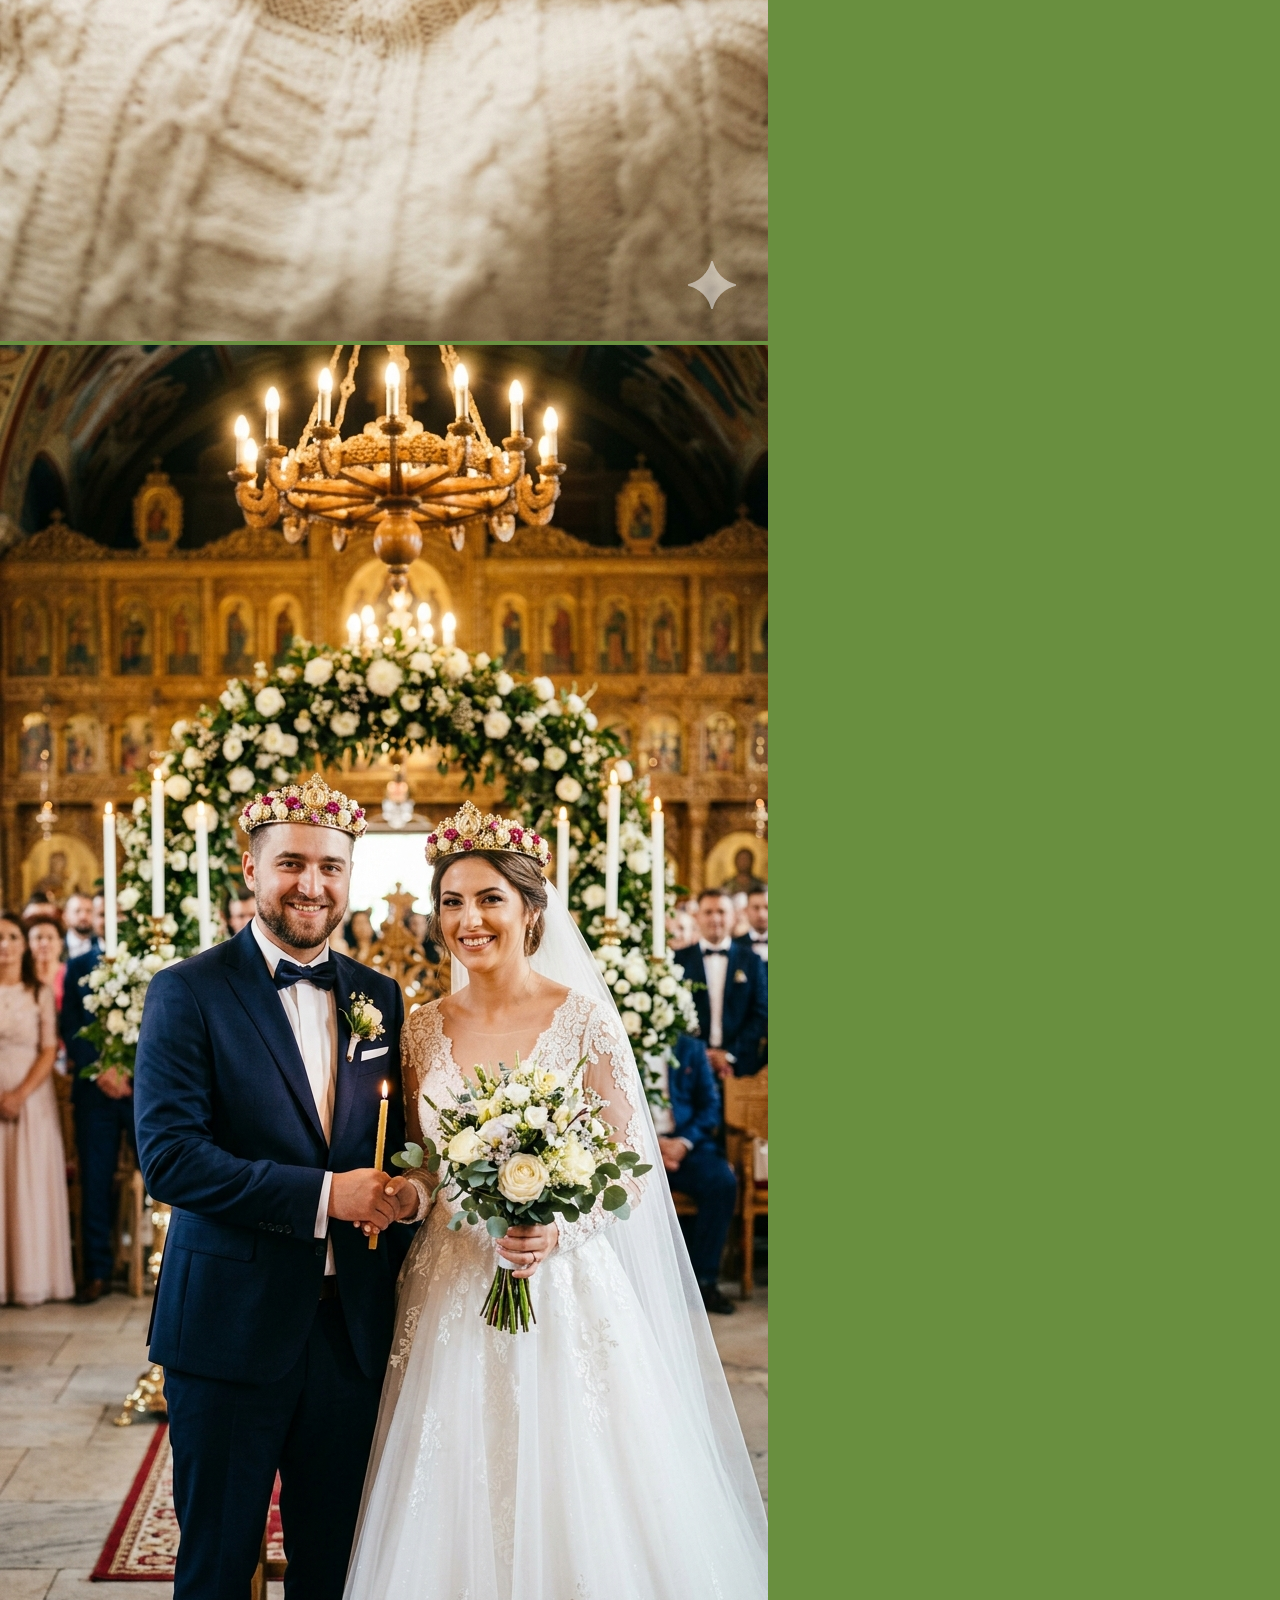
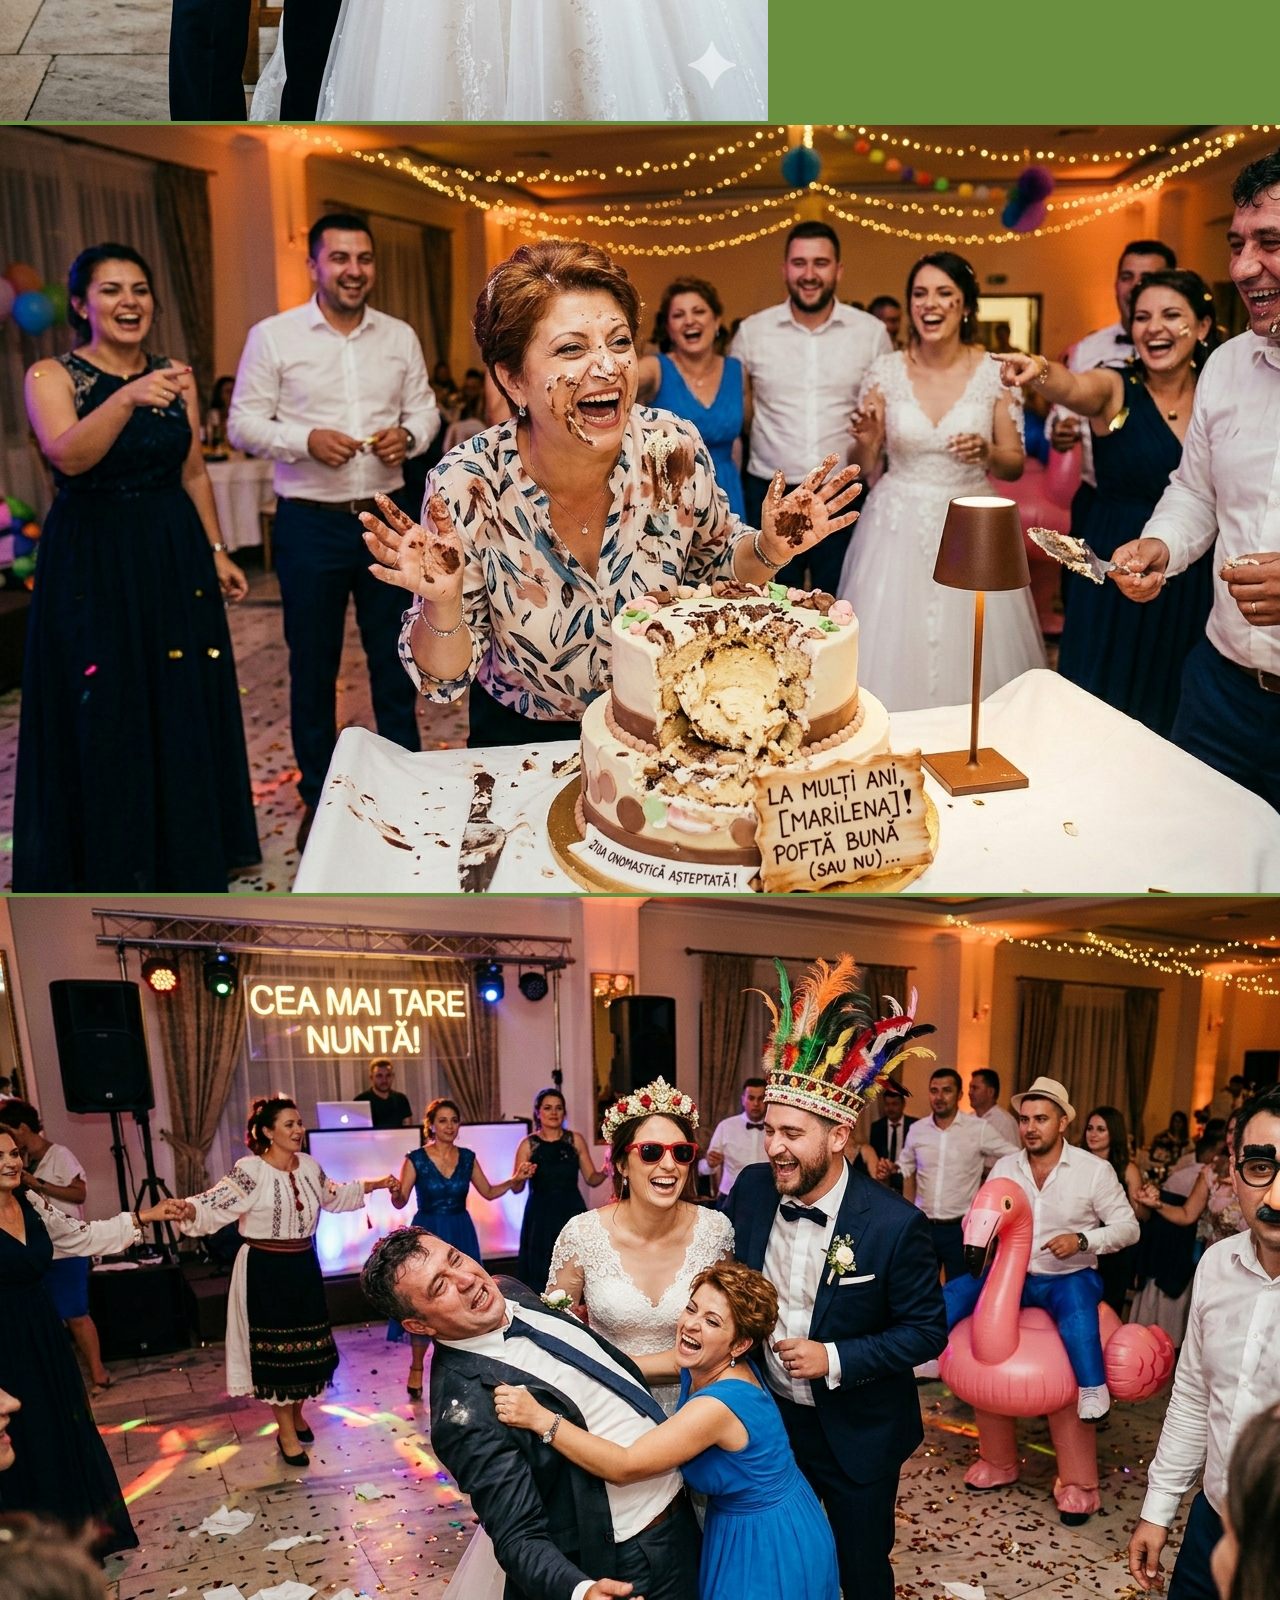
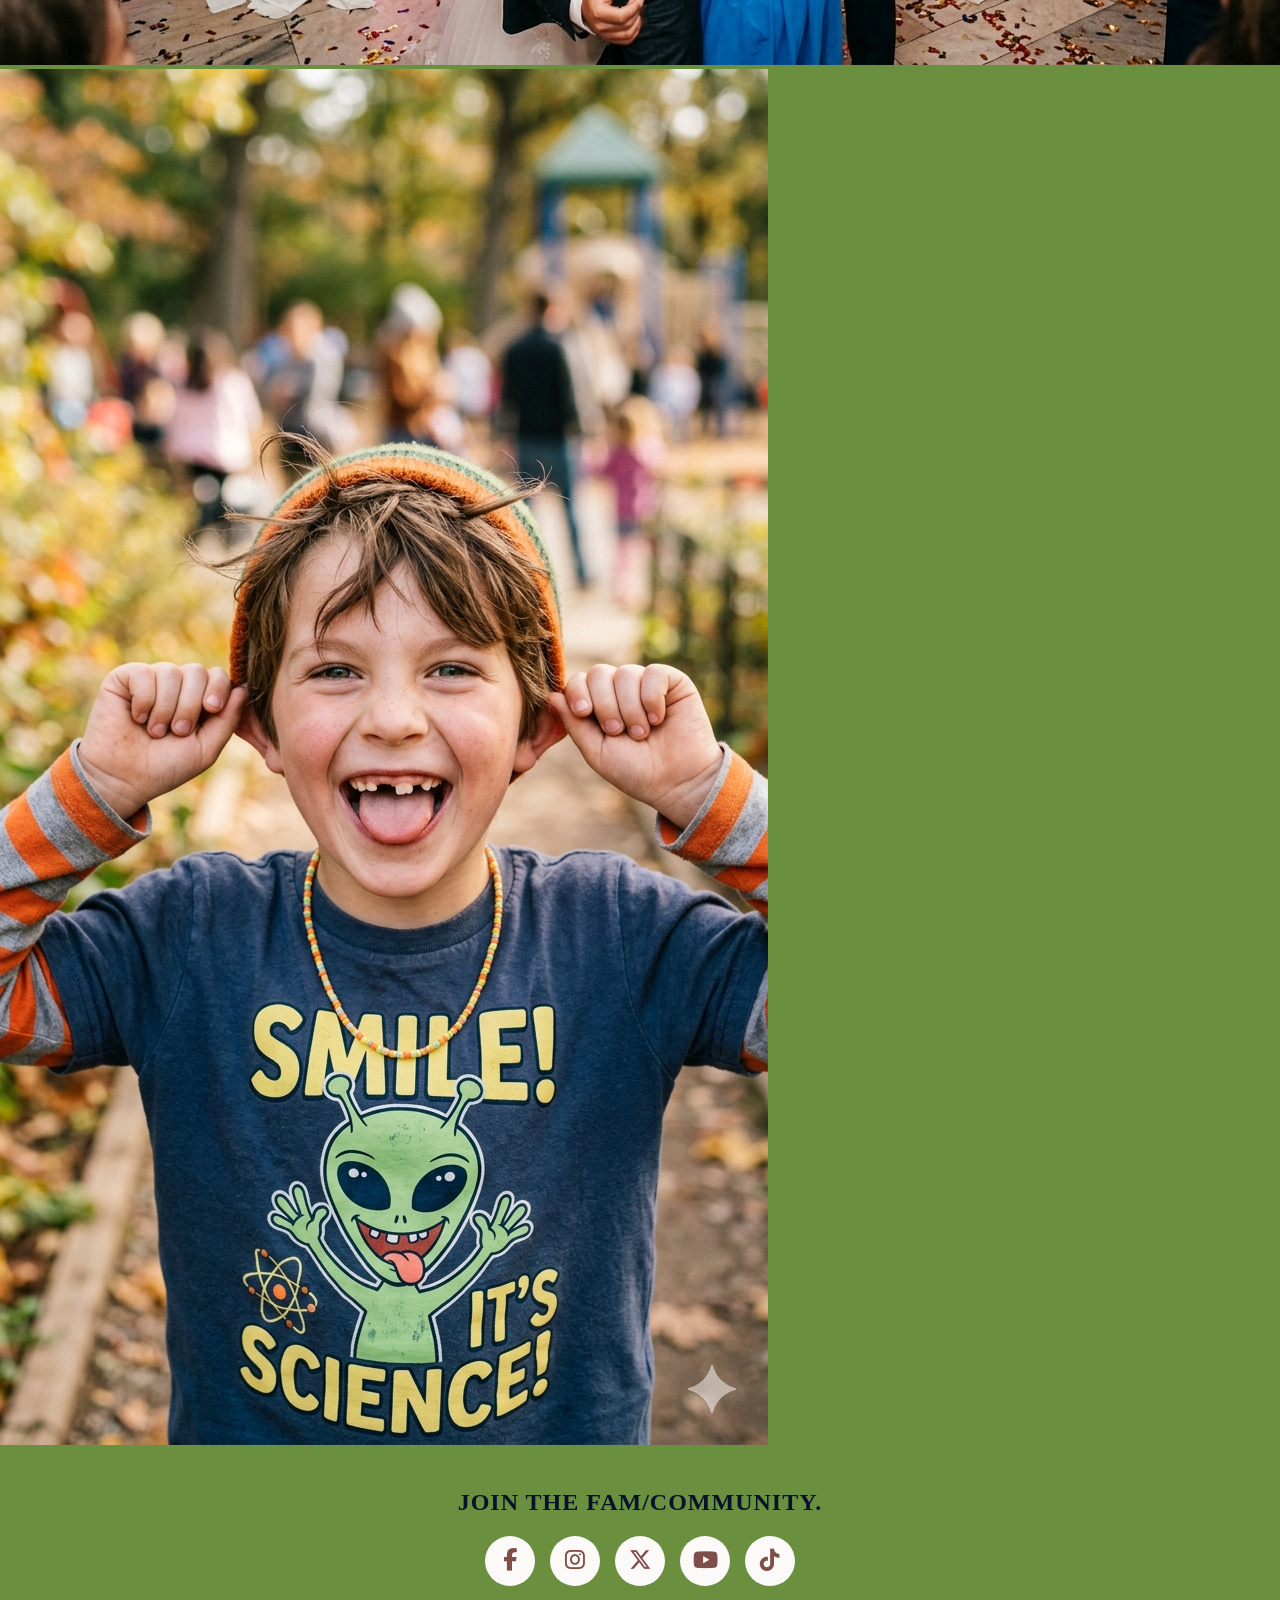
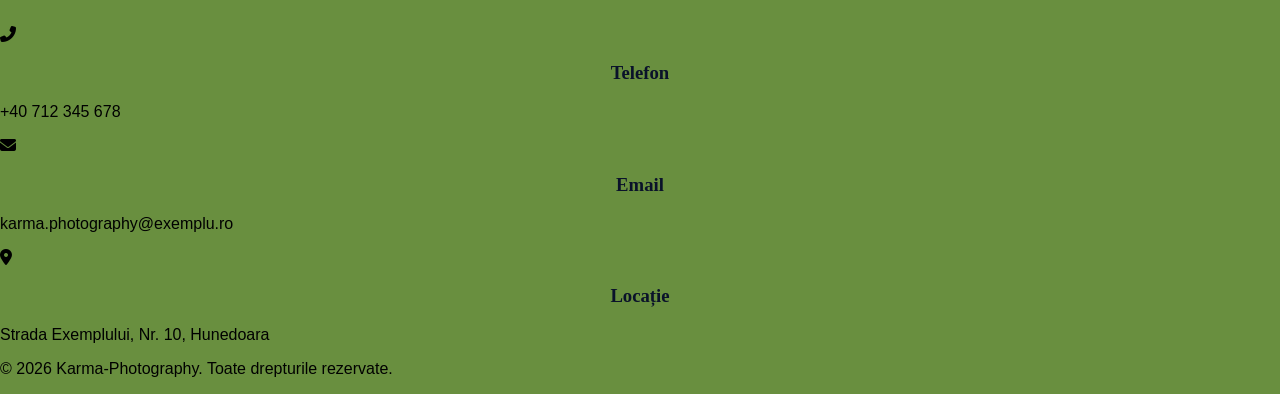
==== commit b06ab910: "detalii contact in footer" ====
--- a/galerie.html
+++ b/galerie.html
@@ -27,6 +27,12 @@
     <main>
         <h2>Galerie</h2>
         <p>Bineinteles doar cele reusite.</p>
+        <ul>
+            <li><button>Toate</button></li>
+            <li><button>Portrete</button></li>
+            <li><button>Evenimente</button></li>
+            <li><button>Peisaje</button></li>
+        </ul>
         <section>
             <div>
                 <img src="assets/images/galerie1.png" alt="Gallery Image 1">
@@ -44,29 +50,52 @@
     </main>
     <footer>
         <div class="follow">
-        <h3>Join the fam/community.</h3>
-        <div class="social-icons">
-            <a href="https://facebook.com/profilul_tau" target="_blank" rel="noopener noreferrer" class="icon-link facebook">
-                <i class="fab fa-facebook-f"></i>
-            </a>
-            
-            <a href="https://instagram.com/profilul_tau" target="_blank" rel="noopener noreferrer" class="icon-link instagram">
-                <i class="fab fa-instagram"></i>
-            </a>
-            
-            <a href="https://twitter.com/profilul_tau" target="_blank" rel="noopener noreferrer" class="icon-link twitter">
-                <i class="fab fa-x-twitter"></i>
-            </a>
-            
-            <a href="https://youtube.com/canalul_tau" target="_blank" rel="noopener noreferrer" class="icon-link youtube">
-                <i class="fab fa-youtube"></i>
-            </a>
-            
-            <a href="https://tiktok.com/@profilul_tau" target="_blank" rel="noopener noreferrer" class="icon-link tiktok">
-                <i class="fab fa-tiktok"></i>
-            </a>
-        </div>
-    </div>    
+            <h3>Join the fam/community.</h3>
+            <div class="social-icons">
+                <a href="https://facebook.com/profilul_tau" target="_blank" rel="noopener noreferrer" class="icon-link facebook">
+                    <i class="fab fa-facebook-f"></i>
+                </a>
+                
+                <a href="https://instagram.com/profilul_tau" target="_blank" rel="noopener noreferrer" class="icon-link instagram">
+                    <i class="fab fa-instagram"></i>
+                </a>
+                
+                <a href="https://twitter.com/profilul_tau" target="_blank" rel="noopener noreferrer" class="icon-link twitter">
+                    <i class="fab fa-x-twitter"></i>
+                </a>
+                
+                <a href="https://youtube.com/canalul_tau" target="_blank" rel="noopener noreferrer" class="icon-link youtube">
+                    <i class="fab fa-youtube"></i>
+                </a>
+                
+                <a href="https://tiktok.com/@profilul_tau" target="_blank" rel="noopener noreferrer" class="icon-link tiktok">
+                    <i class="fab fa-tiktok"></i>
+                </a>
+            </div>
+        </div> 
+        <div>
+            <div>
+                <div>
+                    <i class="fas fa-phone-alt"></i>
+                </div>
+                <h3>Telefon</h3>
+                <p>+40 712 345 678</p>
+            </div>
+            <div>
+                <div>
+                    <i class="fas fa-envelope"></i>
+                </div>
+                <h3>Email</h3>
+                <p>karma.photography@exemplu.ro</p>
+            </div>
+            <div>
+                <div>
+                    <i class="fas fa-map-marker-alt"></i>
+                </div>
+                <h3>Locație</h3>
+                <p>Strada Exemplului, Nr. 10, Hunedoara</p>
+            </div>
+        </div>      
             <p>&copy; 2026 Karma-Photography. Toate drepturile rezervate.</p>
     </footer>
 </body>
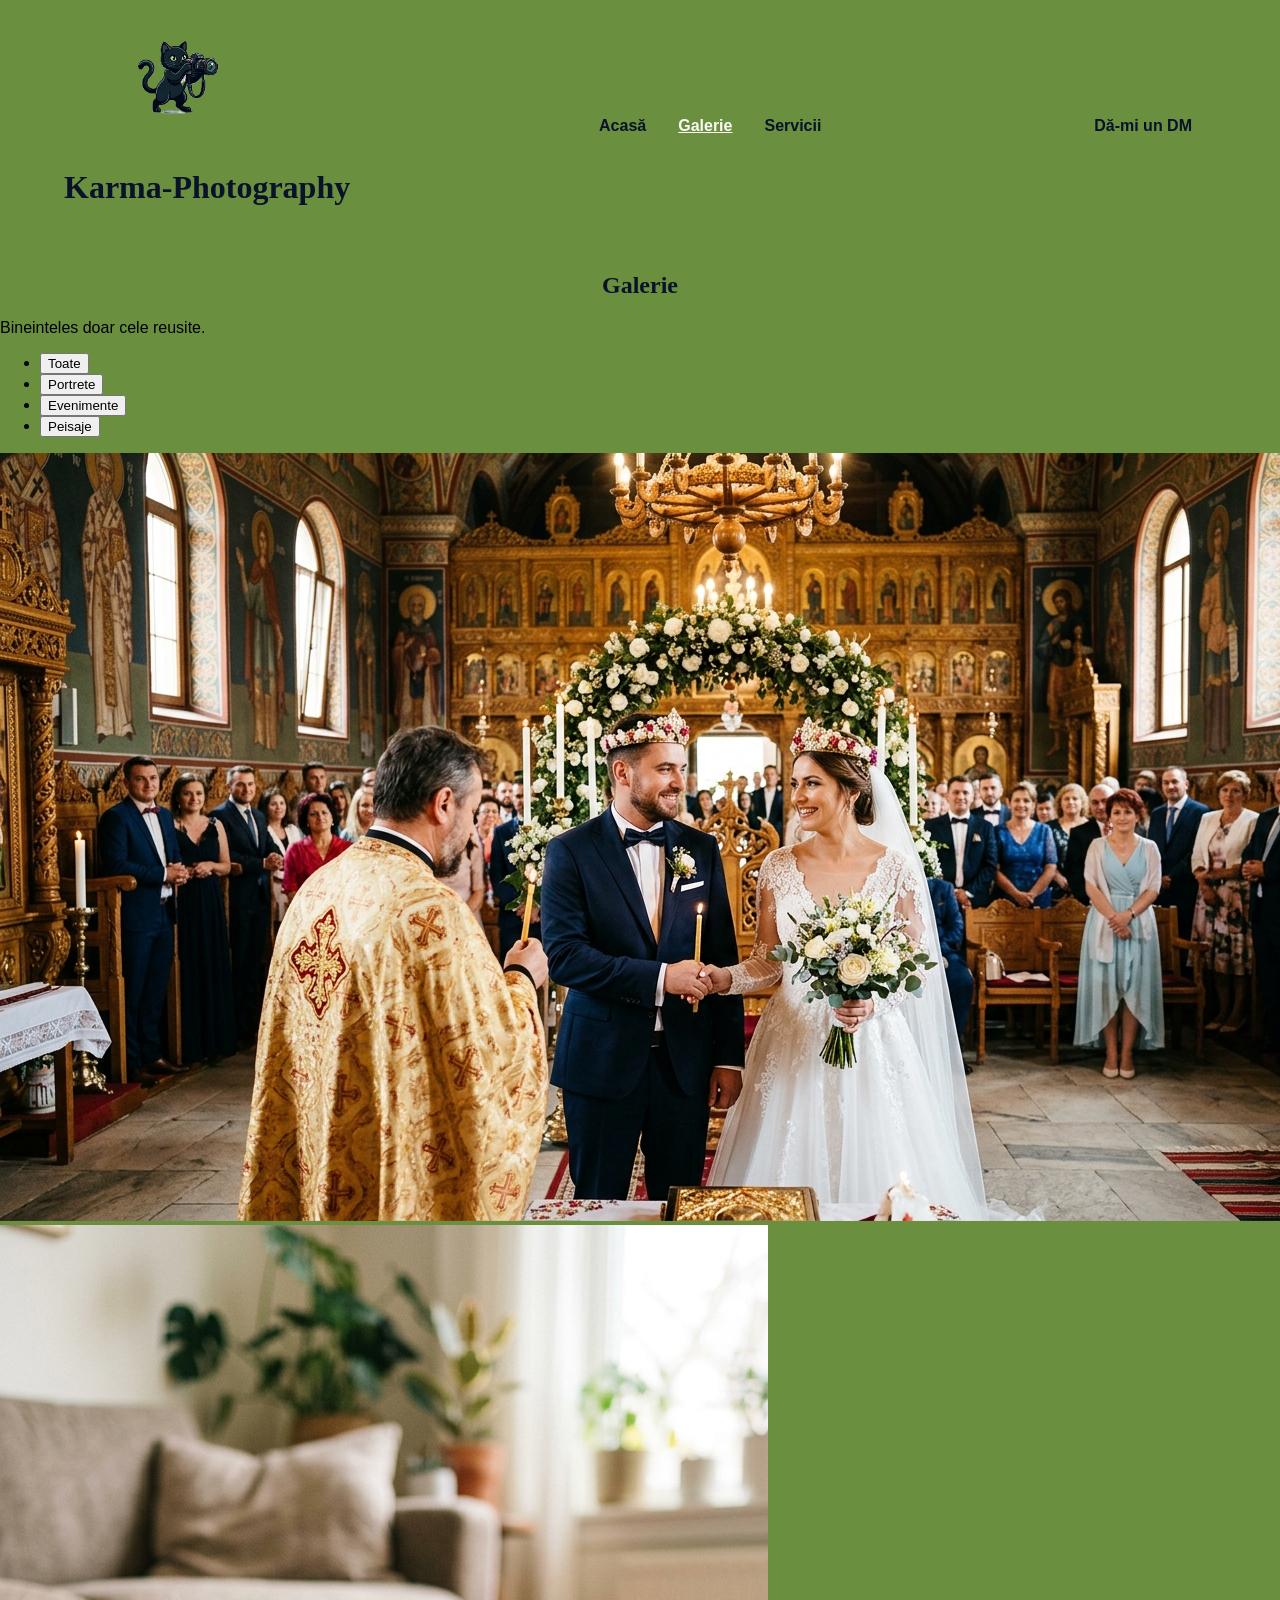
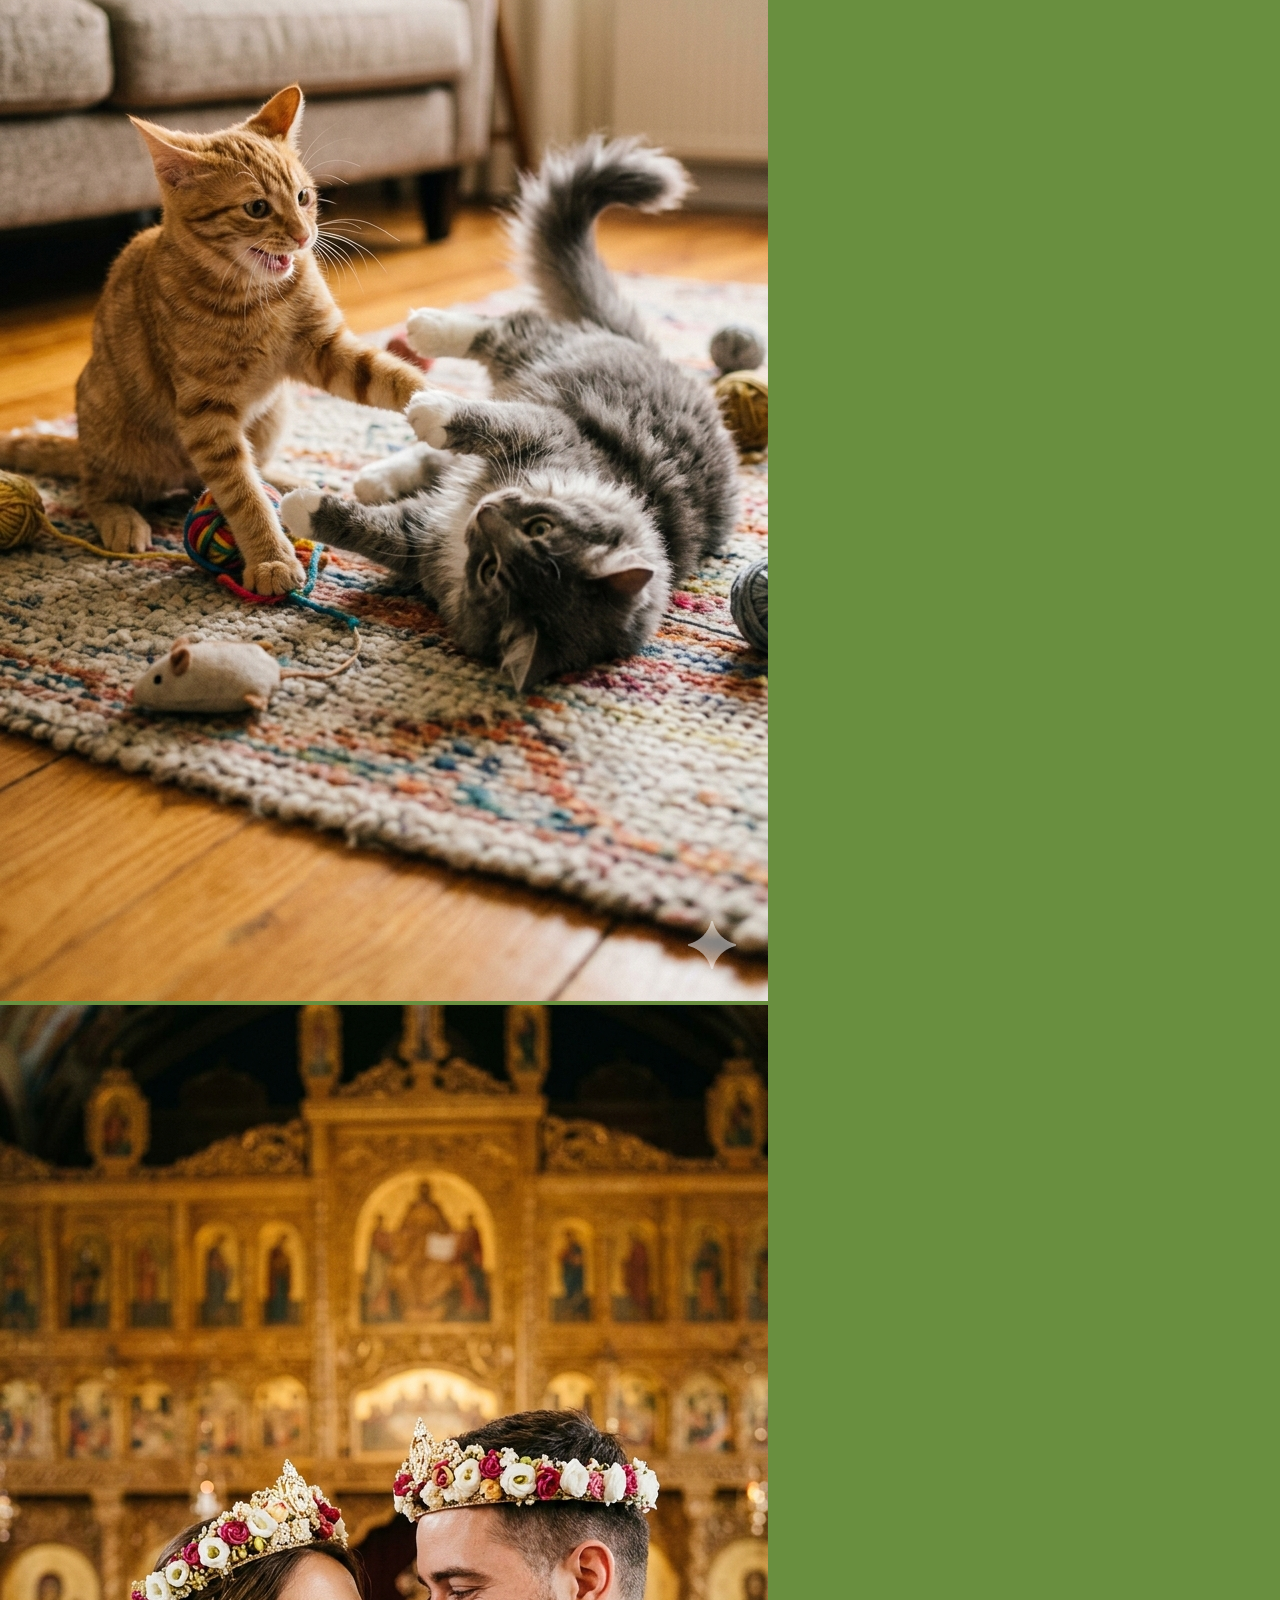
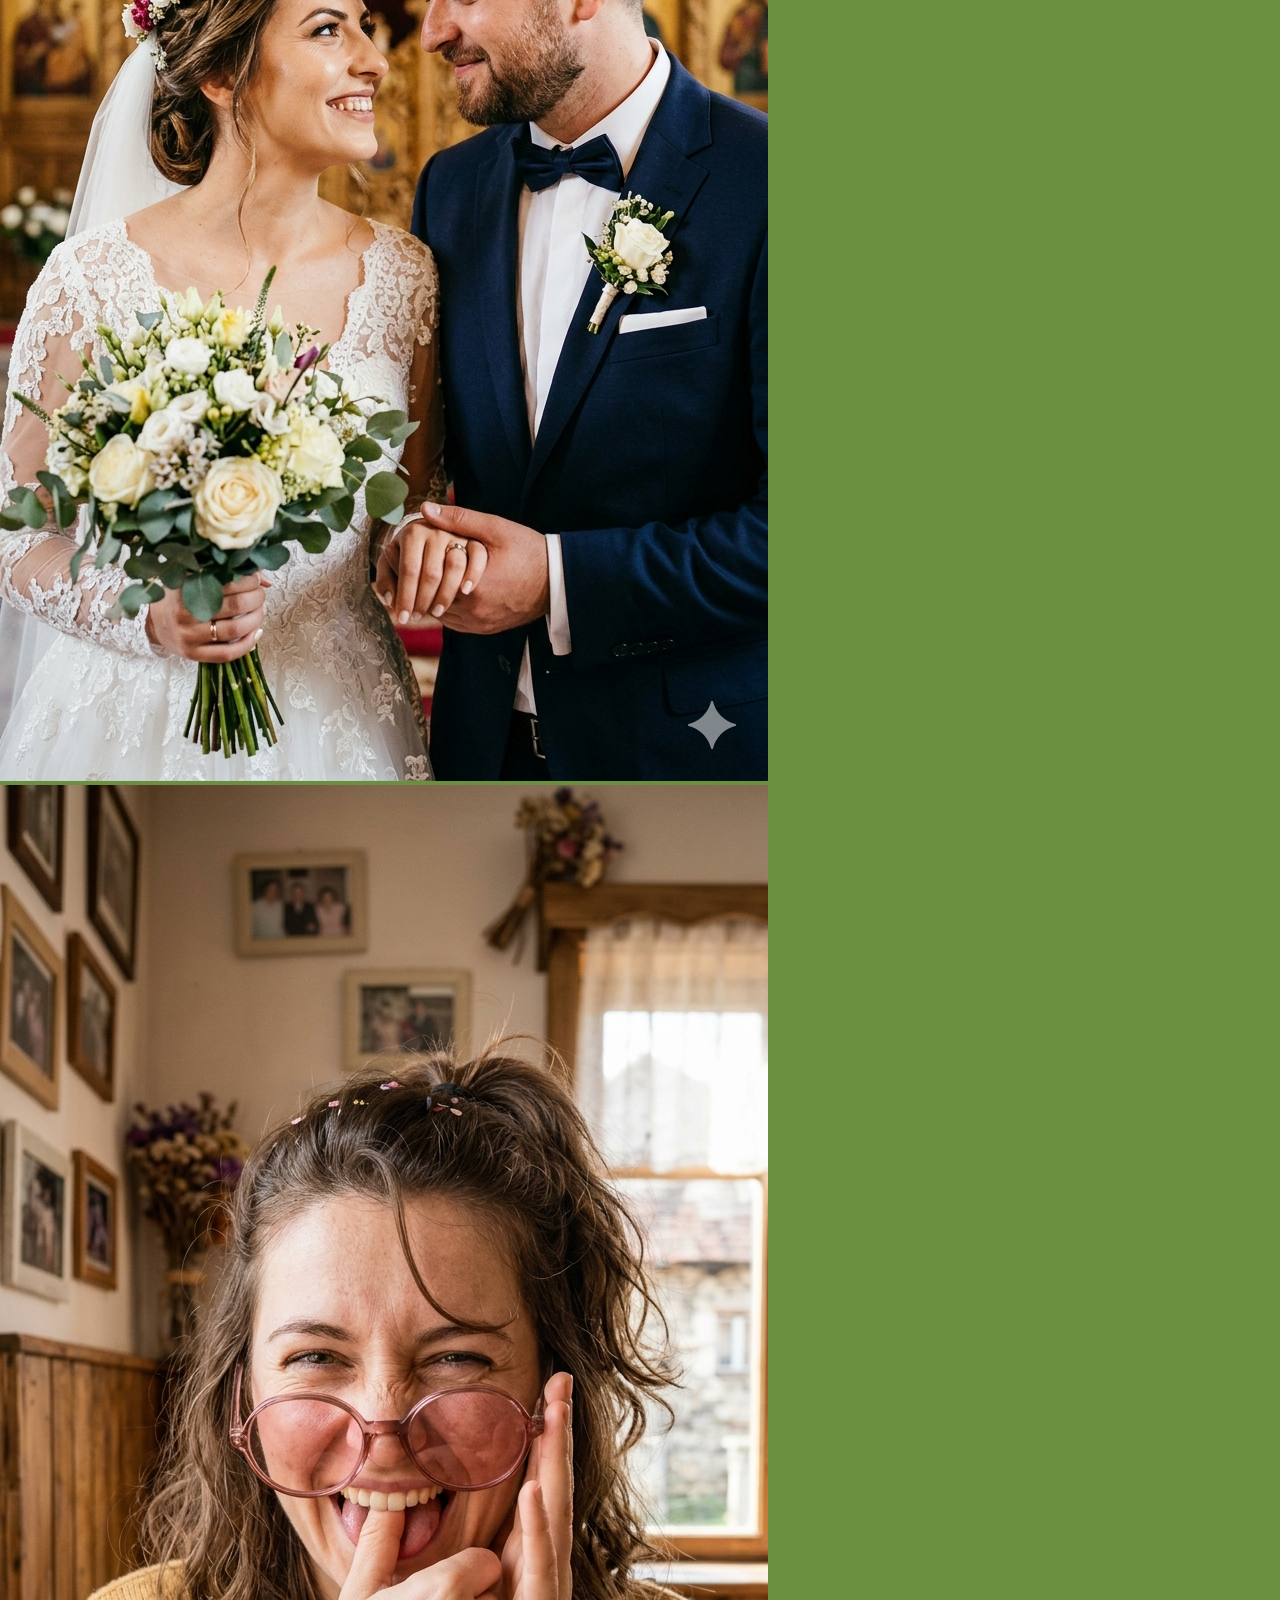
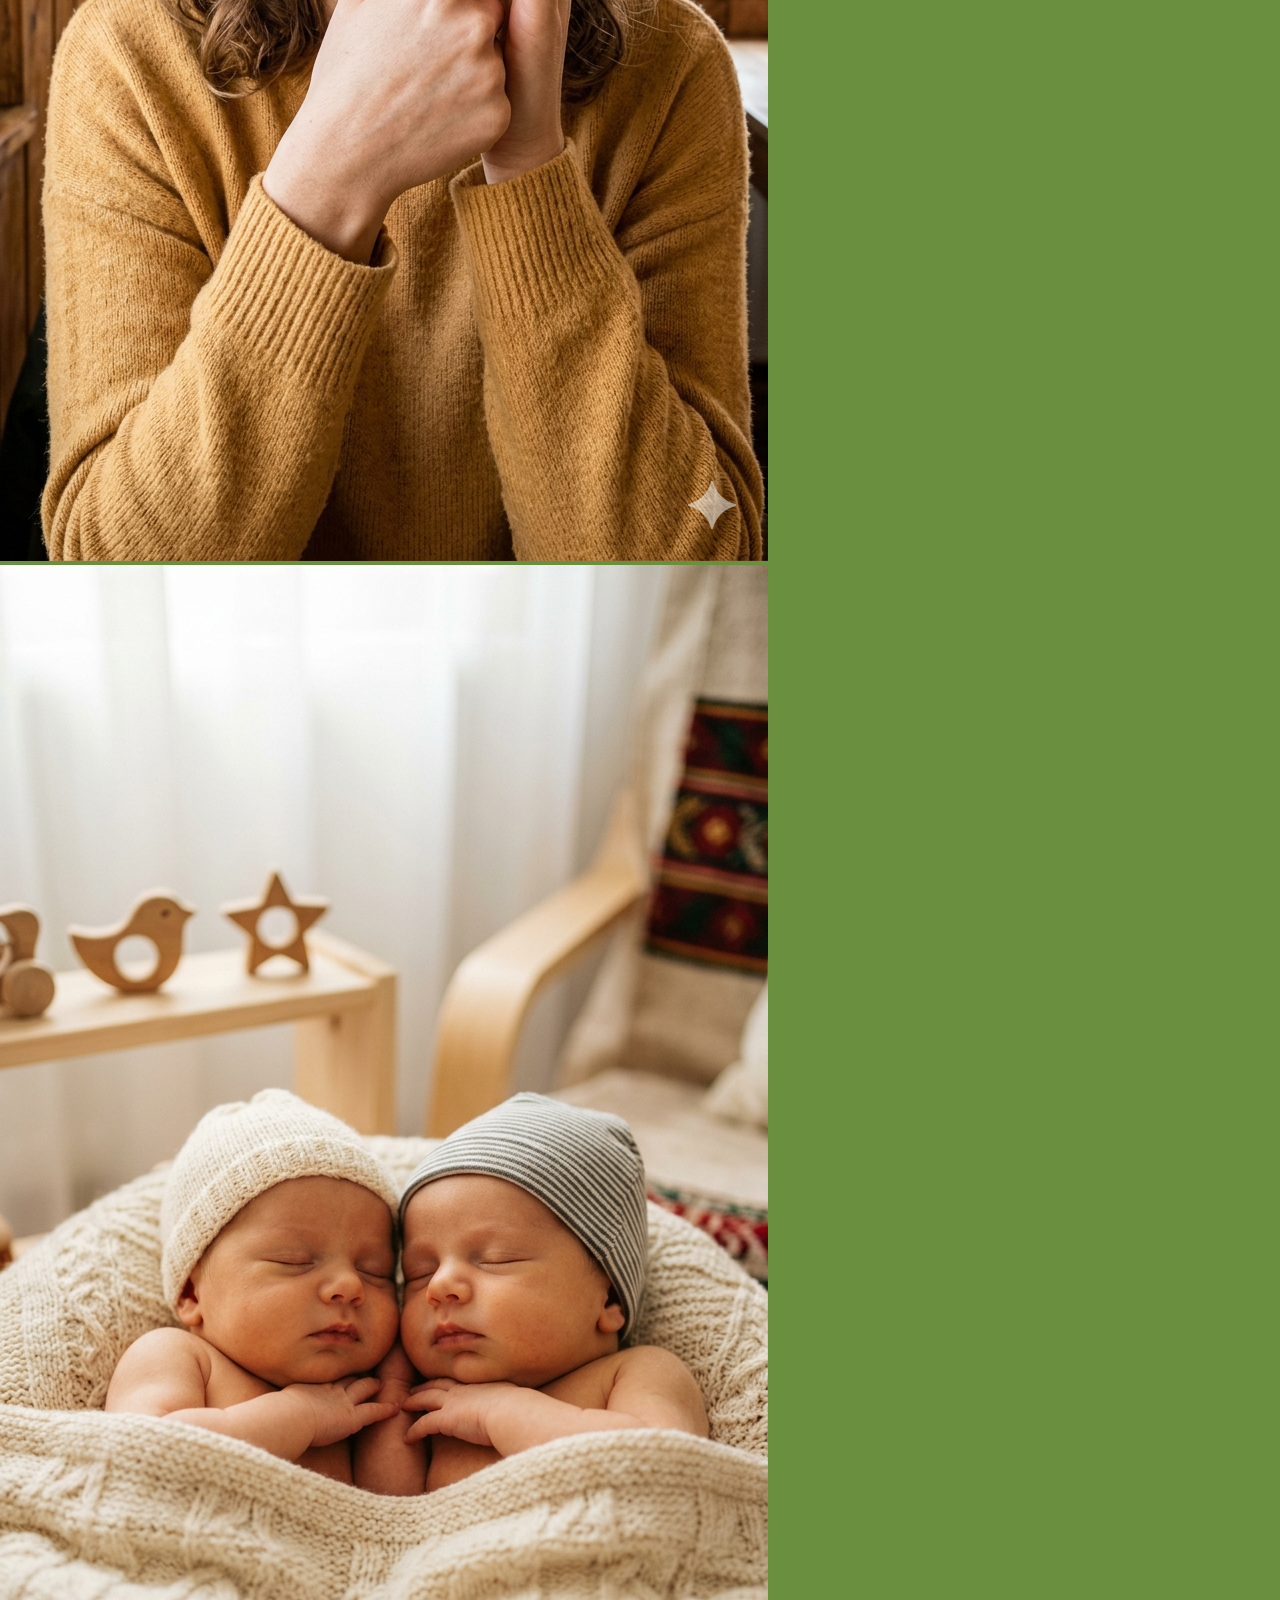
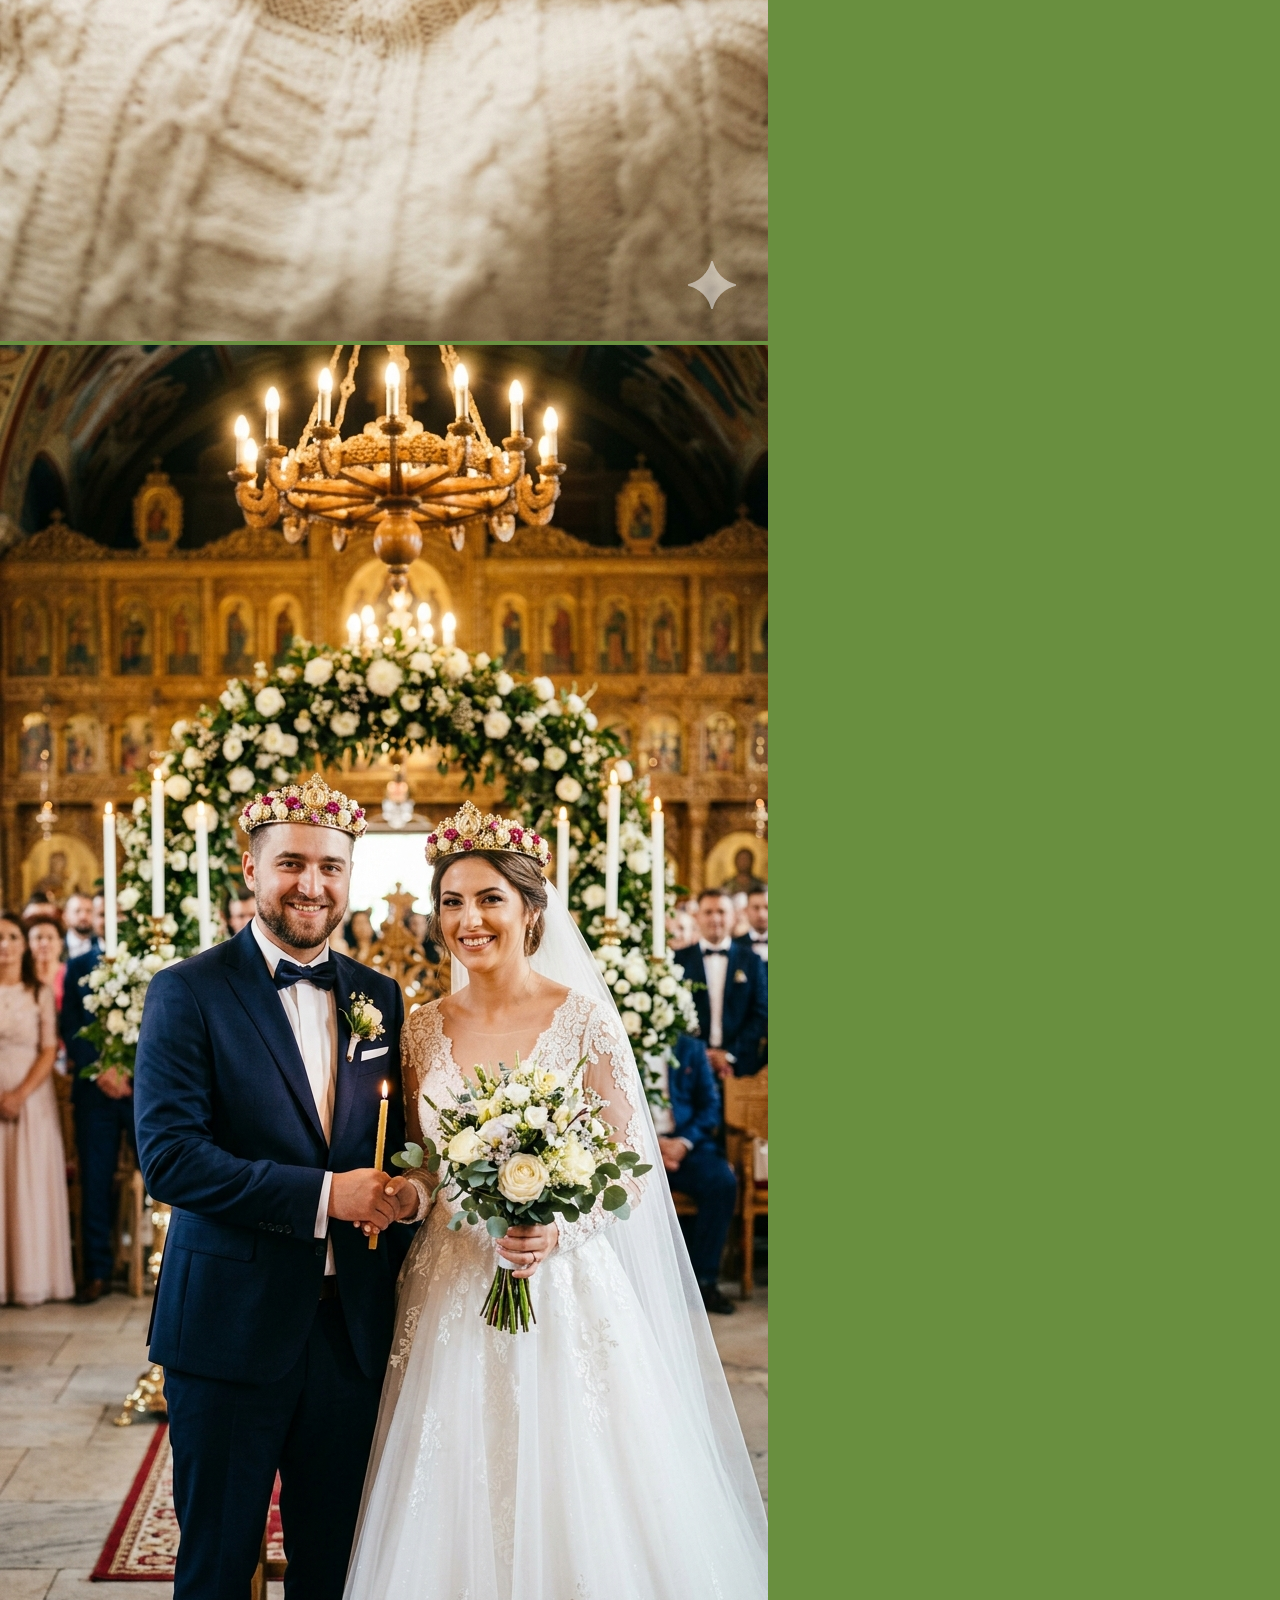
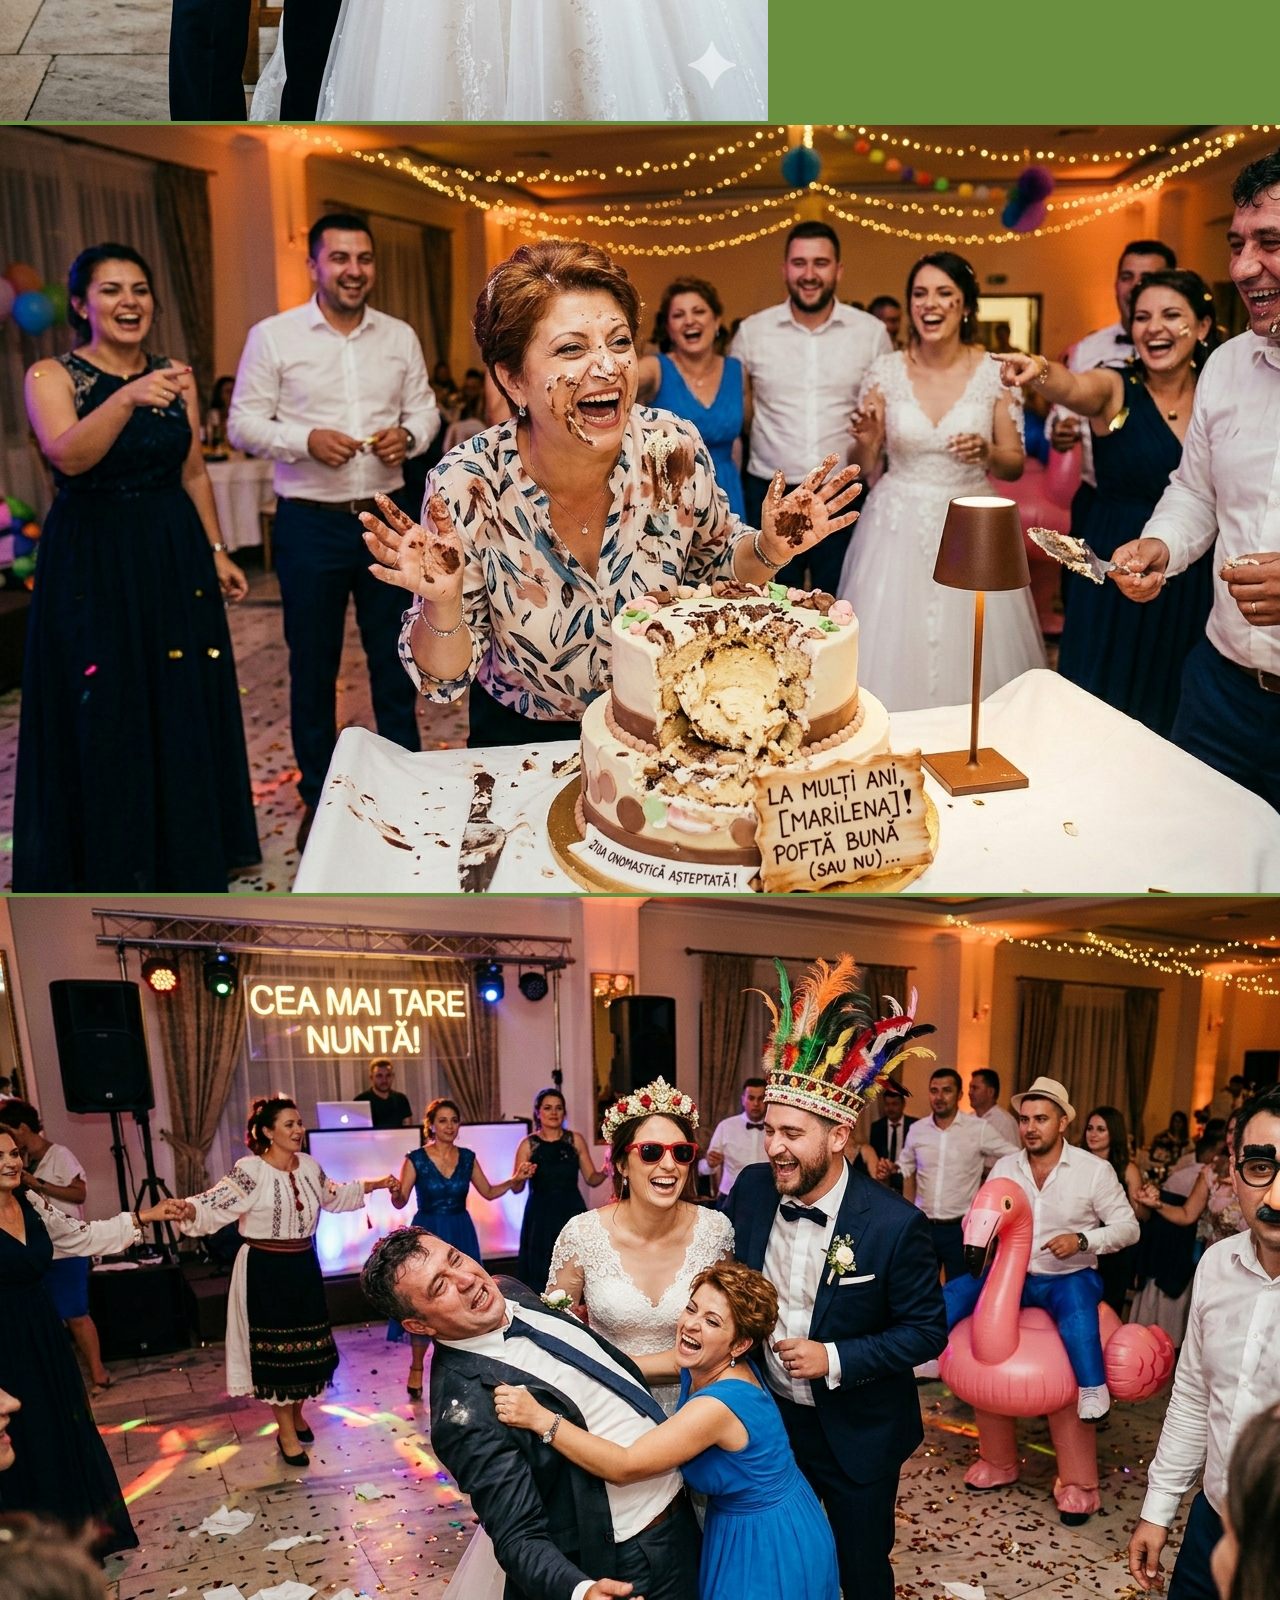
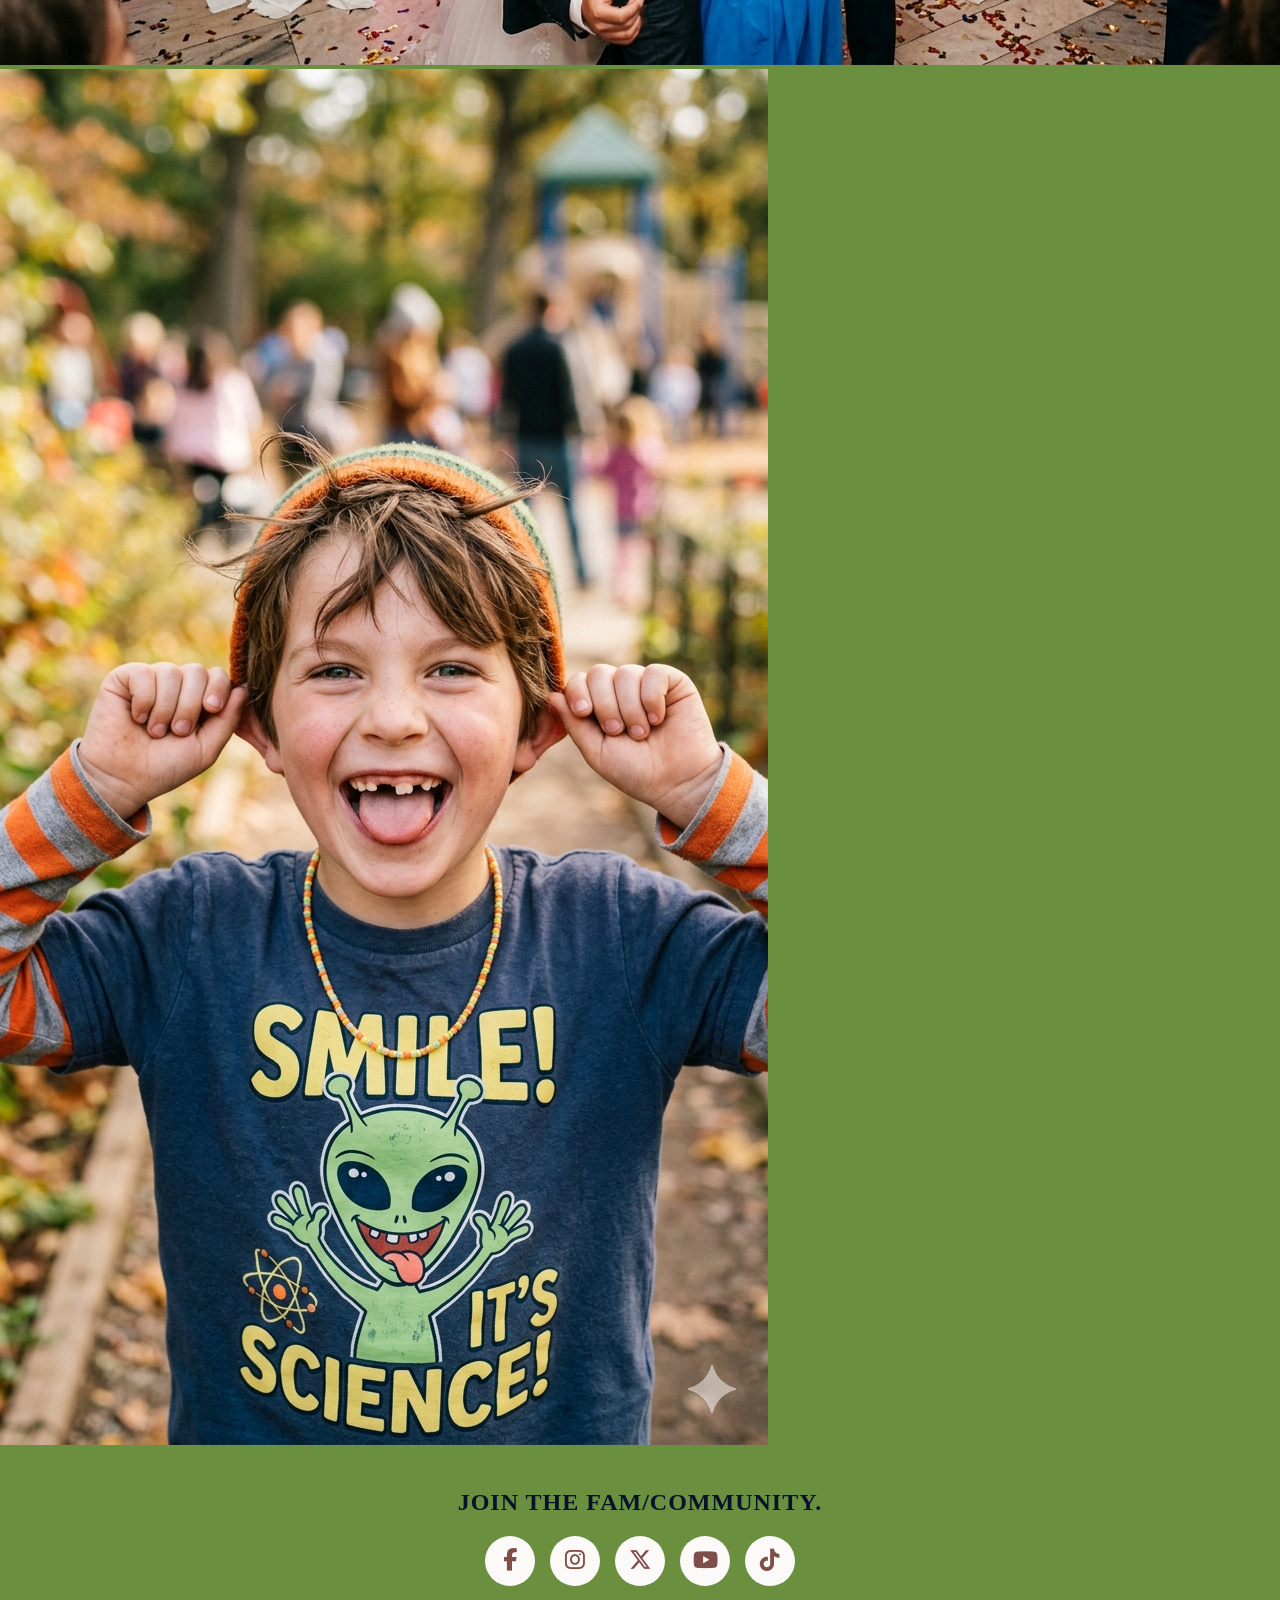
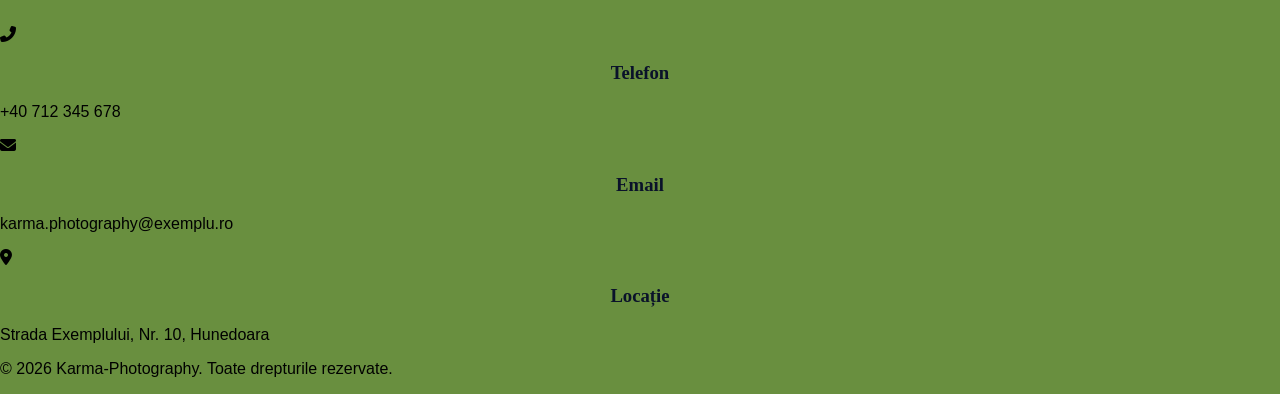
==== commit 17211114: "am adaugat o icoana in forma de sigiliu la pagina servicii" ====
--- a/galerie.html
+++ b/galerie.html
@@ -22,7 +22,7 @@
                 <li><a href="servicii.html">Servicii</a></li>
             </ul>
         </nav>
-        <button><a href="servicii.html">Contacteaza-mă</a></button>
+        <button class="contact-button"><a href="servicii.html">Dă-mi un DM</a></button>
     </header>
     <main>
         <h2>Galerie</h2>
--- a/assets/css/style.css
+++ b/assets/css/style.css
@@ -53,7 +53,7 @@
 }
 
 .lista-link a:not(#active) {
-    color: #2b2b2b; 
+    color: #0a122aff; 
     font-weight: 600; 
     transition: all 0.3s ease;
 }
@@ -65,7 +65,6 @@
 
 .contact-button {
     background-color: var(--bg-color);
-    color: black;
     border: none;
     padding: 0.75rem 1.5rem;
     font-size: 1rem;
@@ -79,6 +78,11 @@
     box-shadow: 0px 8px 15px rgba(0, 0, 0, 0.2);
     transition: all 0.3s ease;
     transform: scale(1.05);
+}
+.contact-button a {
+    color: var(--text-color);
+    text-decoration: none;
+    font-weight: 600;
 }
 /*Footer*/
 
@@ -145,3 +149,50 @@
     background-color: #010101;
     box-shadow: 2px 2px 0px #00f2fe, -2px -2px 0px #fe0979; 
 }
+
+/* Servicii */
+
+/* Sigiliu de ceara */
+
+.sigiliu-ceara {
+            position: relative;
+            width: 80px;
+            height: 80px;
+            background: radial-gradient(circle at 35% 35%, #b51c1c, #700a0a);
+            border-radius: 48% 52% 51% 49% / 55% 45% 56% 44%;
+            box-shadow: 
+                3px 5px 10px rgba(0, 0, 0, 0.4), 
+                inset -3px -3px 7px rgba(0, 0, 0, 0.6), 
+                inset 3px 3px 7px rgba(255, 255, 255, 0.3); 
+            display: flex;
+            justify-content: center;
+            align-items: center;
+            cursor: pointer;
+            transition: transform 0.2s ease;
+        }
+        .sigiliu-ceara:hover {
+            transform: scale(1.05);
+        }
+        .sigiliu-ceara::before {
+            content: '';
+            position: absolute;
+            width: 55px;
+            height: 55px;
+            border-radius: 50%;
+            border: 2px dashed #520404;
+            opacity: 0.4;
+            box-shadow: inset 1px 1px 3px rgba(0, 0, 0, 0.8), 1px 1px 2px rgba(255, 255, 255, 0.2);
+        }
+        .sigiliu-text {
+            font-family: 'Georgia', 'Times New Roman', serif;
+            font-size: 32px;
+            font-weight: bold;
+            font-style: italic;
+            color: #4a0303; 
+            text-shadow: 
+                -1px -1px 1px rgba(0, 0, 0, 0.8),  
+                1px 1px 1px rgba(255, 255, 255, 0.2); 
+            
+            z-index: 1;
+            user-select: none;
+        }
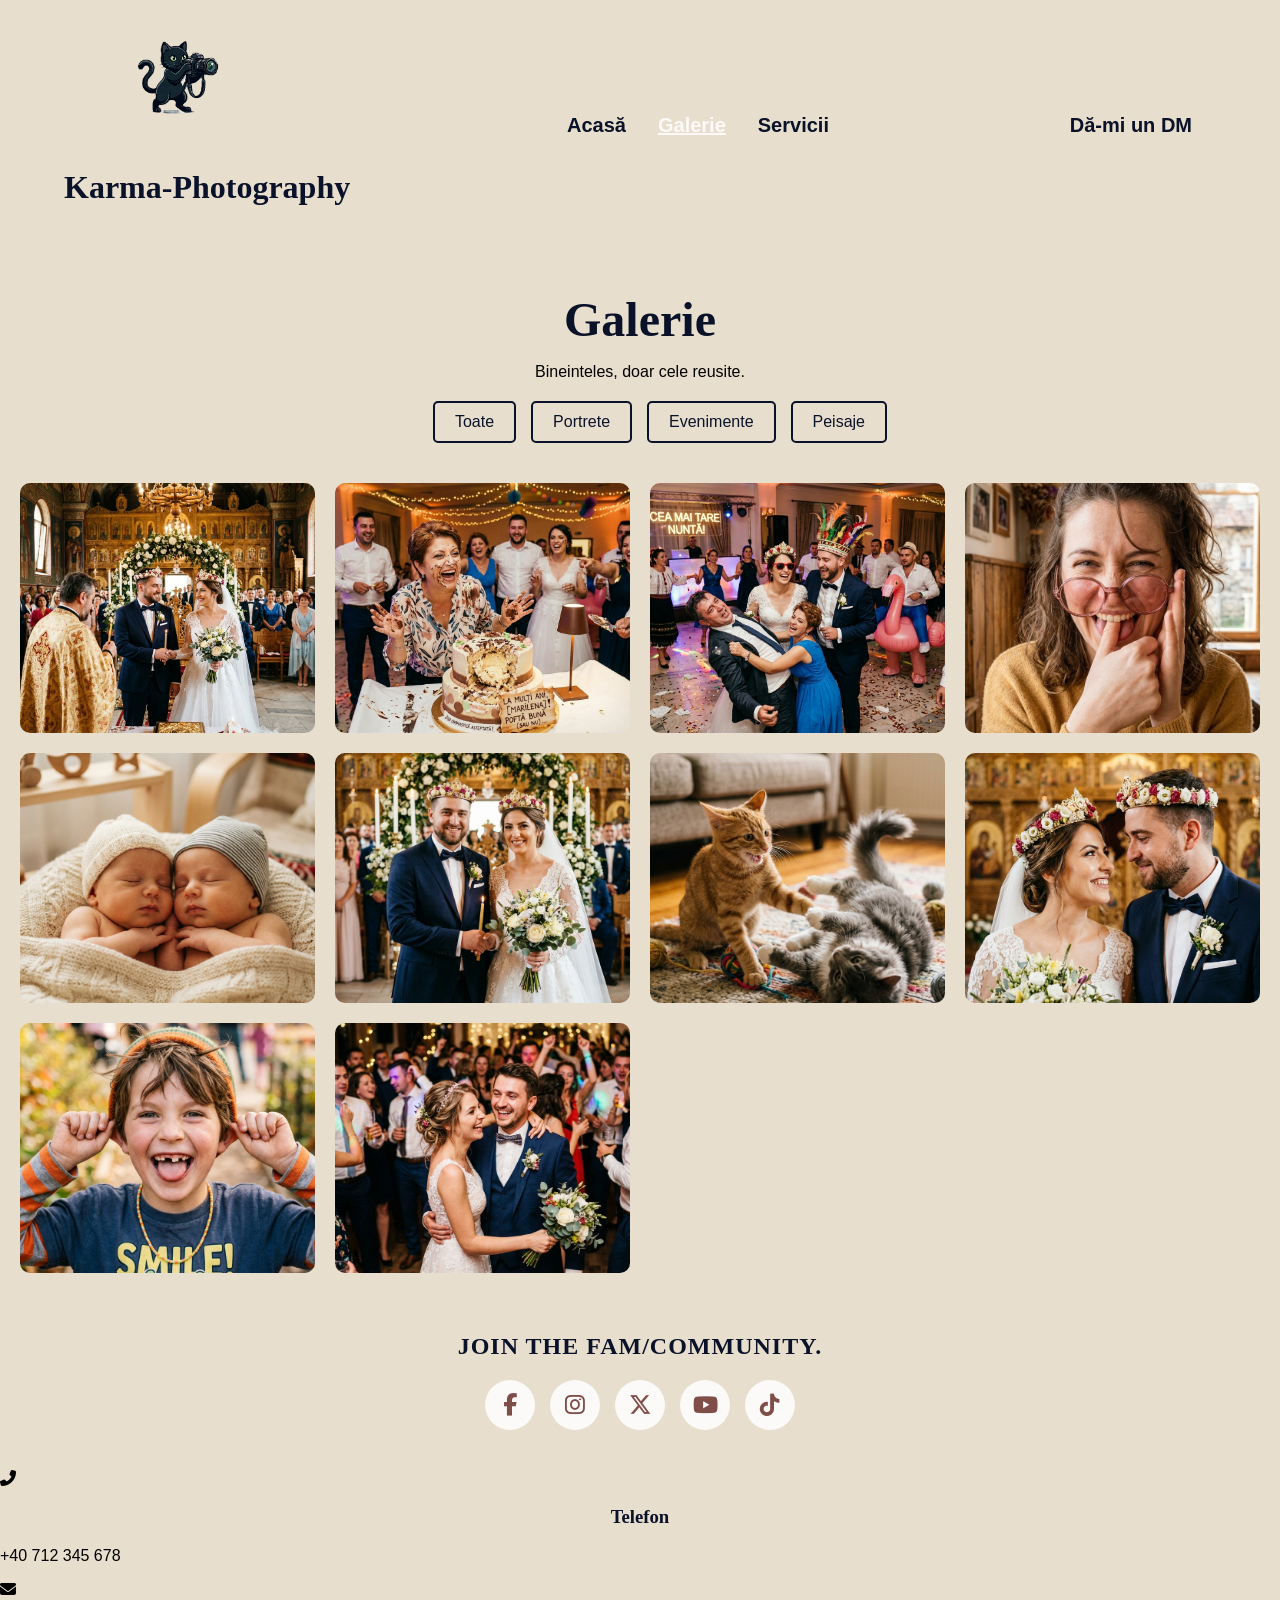
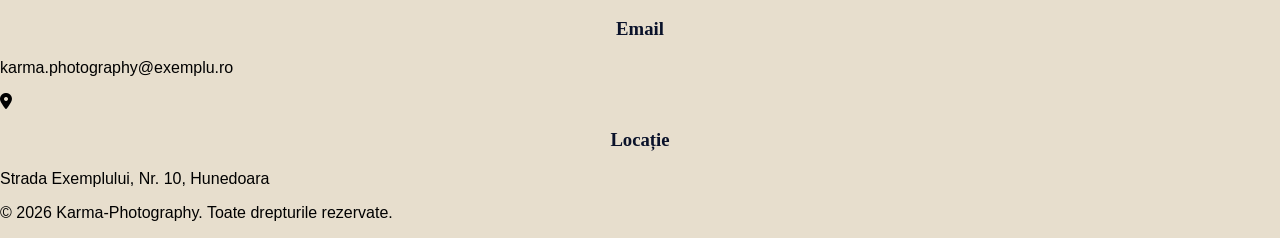
==== commit 8f4f5a74: "stilizat galeria, sectiunea de poze" ====
--- a/galerie.html
+++ b/galerie.html
@@ -25,16 +25,18 @@
         <button class="contact-button"><a href="servicii.html">Dă-mi un DM</a></button>
     </header>
     <main>
-        <h2>Galerie</h2>
-        <p>Bineinteles doar cele reusite.</p>
-        <ul>
-            <li><button>Toate</button></li>
-            <li><button>Portrete</button></li>
-            <li><button>Evenimente</button></li>
-            <li><button>Peisaje</button></li>
-        </ul>
+        <section class="gallery-intro">
+            <h2 class="gallery-title">Galerie</h2>
+            <p class="gallery-description">Bineinteles, doar cele reusite.</p>
+            <ul class="filter-buttons">
+                <li><button>Toate</button></li>
+                <li><button>Portrete</button></li>
+                <li><button>Evenimente</button></li>
+                <li><button>Peisaje</button></li>
+            </ul>
+        </section>
         <section>
-            <div>
+            <div class="gallery">
                 <img src="assets/images/galerie1.png" alt="Gallery Image 1">
                 <img src="assets/images/galerie2.png" alt="Gallery Image 2">
                 <img src="assets/images/galerie3.png" alt="Gallery Image 3">
@@ -44,6 +46,7 @@
                 <img src="assets/images/galerie7.png" alt="Gallery Image 7">
                 <img src="assets/images/galerie8.png" alt="Gallery Image 8">
                 <img src="assets/images/galerie9.png" alt="Gallery Image 9">
+                <img src="assets/images/galerie10.png" alt="Gallery Image 10">
             </div>
         </section>
 
--- a/assets/css/style.css
+++ b/assets/css/style.css
@@ -1,5 +1,5 @@
 :root{
-    --bg-color:#698f3fff;
+    --bg-color: #e7decdff;
     --primary-brown: #804e49ff;;
     --text-color: #0a122aff;
 }
@@ -42,6 +42,7 @@
     list-style: none; 
     margin: 0;
     padding: 0;
+    font-size: 1.25rem;
 }
 
 #active {
@@ -67,7 +68,7 @@
     background-color: var(--bg-color);
     border: none;
     padding: 0.75rem 1.5rem;
-    font-size: 1rem;
+    font-size: 1.25rem;
     border-radius: 5px;
     cursor: pointer;
     transition: all 0.3s ease;
@@ -149,6 +150,72 @@
     background-color: #010101;
     box-shadow: 2px 2px 0px #00f2fe, -2px -2px 0px #fe0979; 
 }
+/* Galerie */
+.gallery-intro ul{
+    list-style-type: none;
+}
+.gallery-intro {
+    text-align: center;
+    margin-bottom: 20px;
+}
+
+.gallery-title {
+    font-size: 3rem;
+    margin-bottom: 10px;
+}
+
+.gallery-description {
+    font-size: 1rem;
+    margin-bottom: 20px;
+}
+
+.filter-buttons {
+    display: flex;
+    justify-content: center;
+    gap: 15px;
+    margin-bottom: 20px;
+}
+.filter-buttons button {
+    background-color: transparent;
+    border: 2px solid var(--text-color);
+    color: var(--text-color);
+    padding: 10px 20px;
+    font-size: 1rem;
+    border-radius: 5px;
+    cursor: pointer;
+    transition: all 0.3s ease;
+}
+.filter-buttons button:hover {
+    background-color: var(--text-color);
+    color: var(--bg-color);
+    transition: all 0.3s ease;
+}
+
+.gallery {
+    display: grid;
+    grid-template-columns: repeat(auto-fit, minmax(250px, 1fr));
+    grid-auto-flow: dense;
+    grid-auto-rows: 250px;
+    grid-gap: 20px;
+    justify-content: center;
+    align-items: center;
+    margin-bottom: 20px;
+    gap: 20px;
+    padding: 20px;
+}
+.gallery img {
+    width: 100%;
+    height: 100%;
+    object-fit: cover;
+    border-radius: 10px;
+    transition: all 0.3s ease;
+}
+.gallery img:hover {
+    transform: scale(1.05);
+    box-shadow: 0px 8px 15px rgba(0, 0, 0, 0.3);
+    transition: all 0.3s ease;
+}
+
 
 /* Servicii */
 
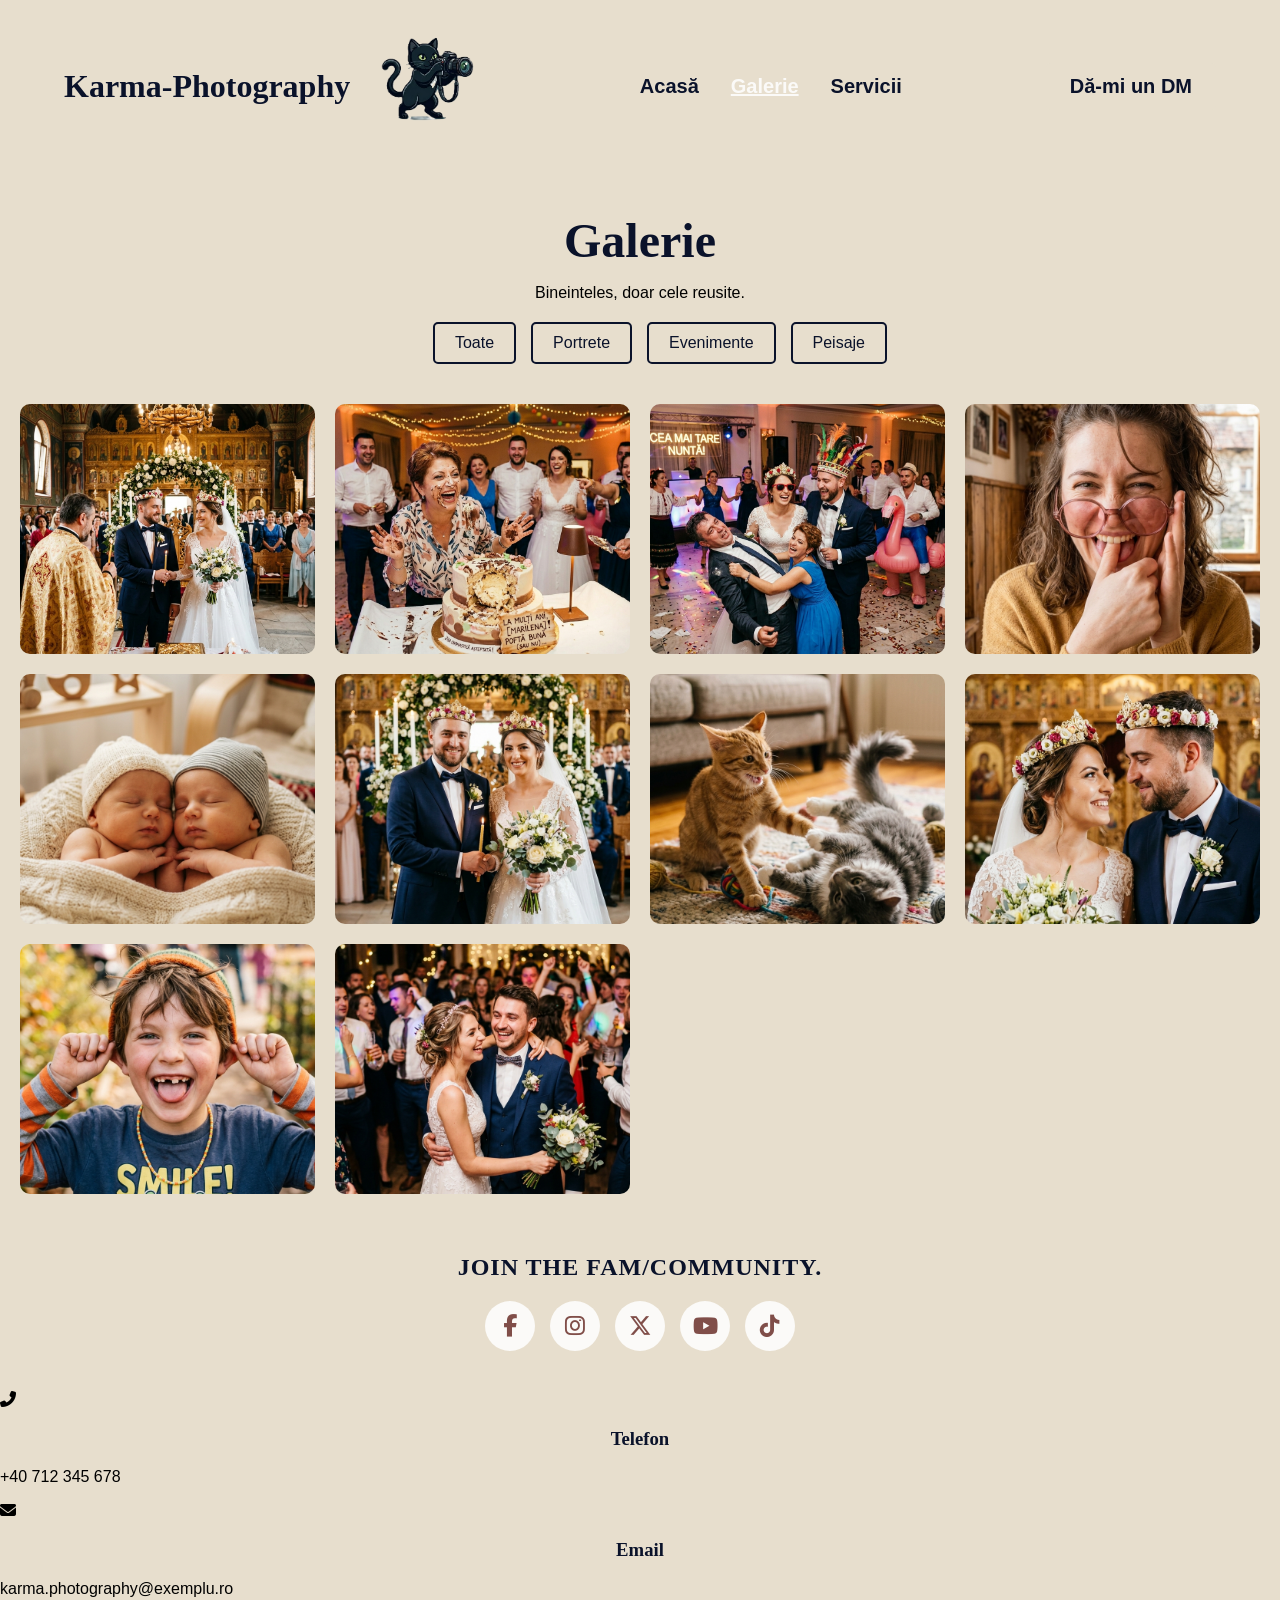
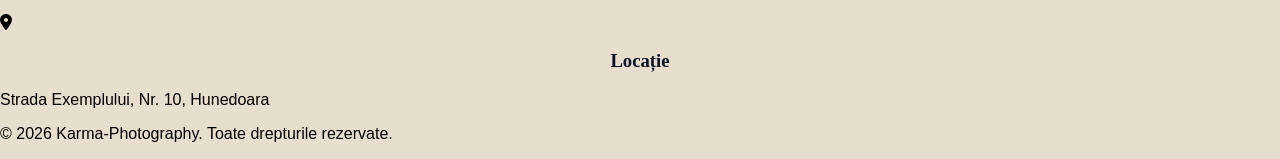
==== commit fff5c400: "repozitionat logo + resize imagine logo+ adaugat link pe logo" ====
--- a/galerie.html
+++ b/galerie.html
@@ -11,10 +11,10 @@
 </head>
 <body>
     <header>
-        <div class="logo-container">
-            <img src="assets/images/logo.png" alt="Logo" class="logo">
+        <a href="index.html" class="logo-container">
             <h1>Karma-Photography</h1>
-        </div>
+            <img src="assets/images/logo.png" alt="Logo" class="logo">                
+        </a>  
         <nav>
             <ul class="lista-link">
                 <li><a href="index.html">Acasă</a></li>
--- a/assets/css/style.css
+++ b/assets/css/style.css
@@ -5,8 +5,13 @@
 }
 
 .logo {
-    height: 120px; 
+    height: 125px; 
     width: auto; 
+}
+.logo-container {
+    display: flex;
+    align-items: center;
+    gap: 0px; 
 }
 
 body {
